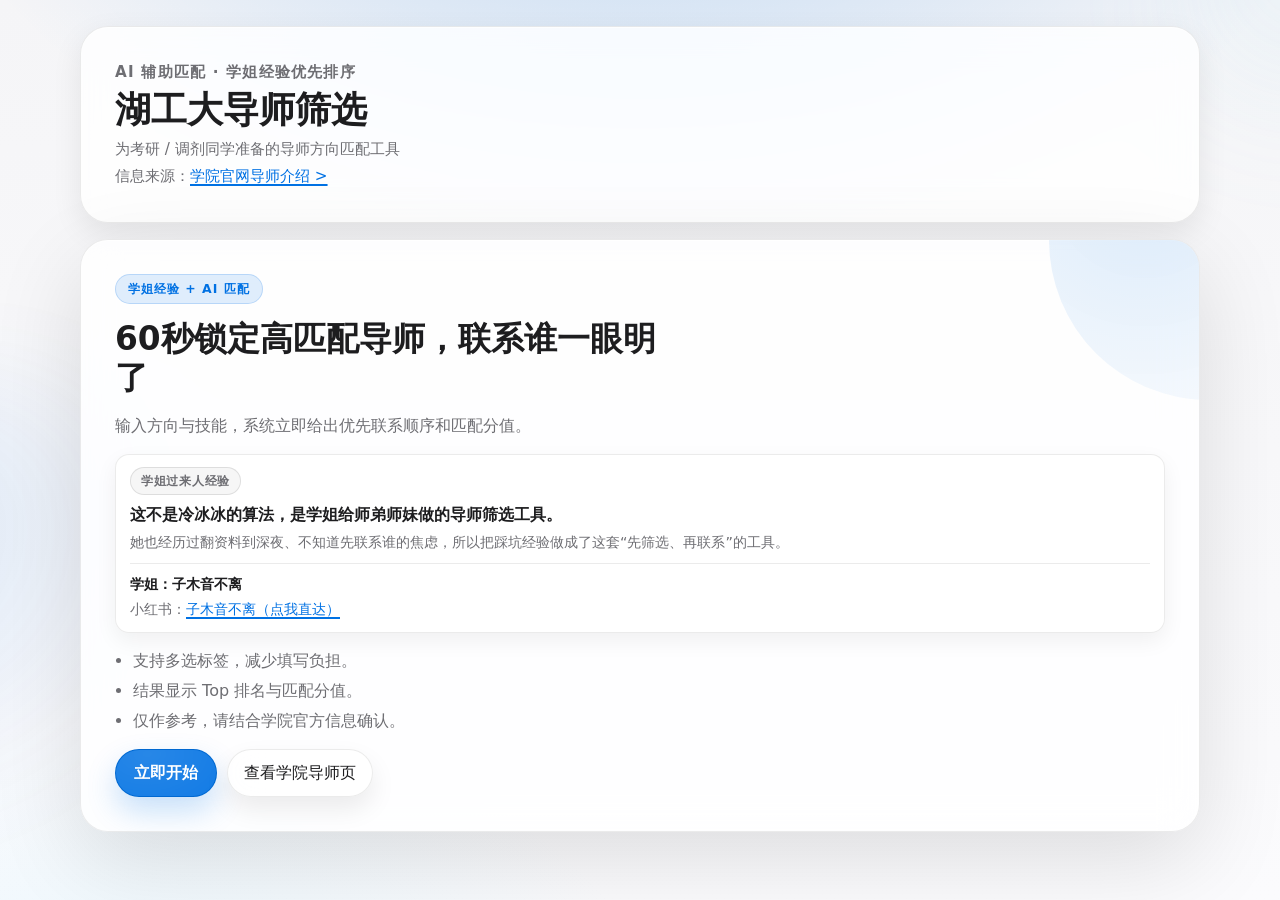
==== docs/index.html @ 774bbce8 "补充25届按方向分组经验提示" ====
﻿<!doctype html>
<html lang="zh-CN">
<head>
  <meta charset="utf-8">
  <meta name="viewport" content="width=device-width, initial-scale=1, viewport-fit=cover">
  <meta name="description" content="湖工大导师筛选 H5：考研/调剂同学的公益匹配工具。">
  <meta name="theme-color" content="#f5f5f7">
  <title>湖工大导师筛选</title>
  <link rel="icon" href="photos/mentor-placeholder.svg" type="image/svg+xml">
  <link rel="stylesheet" href="styles.css">
</head>
<body>
  <div class="ambient-bg" aria-hidden="true">
    <span class="ambient-orb orb-a"></span>
    <span class="ambient-orb orb-b"></span>
    <span class="ambient-grid"></span>
  </div>

  <header class="site-header">
    <div class="site-brand">
      <div class="brand-row">
        <div class="brand-copy">
          <p class="eyebrow">AI 辅助匹配 · 学姐经验优先排序</p>
          <h1>湖工大导师筛选</h1>
          <p>为考研 / 调剂同学准备的导师方向匹配工具</p>
          <p class="header-note">信息来源：<a href="https://art.hut.edu.cn/ljyjx.htm" target="_blank" rel="noopener">学院官网导师介绍 &gt;</a></p>
        </div>
      </div>
    </div>
  </header>

  <section class="launch-screen" id="launchScreen" aria-label="启动页">
    <div class="launch-card">
      <p class="launch-badge">学姐经验 + AI 匹配</p>
      <h2>60秒锁定高匹配导师，联系谁一眼明了</h2>
      <p class="launch-sub">输入方向与技能，系统立即给出优先联系顺序和匹配分值。</p>
      <section class="senior-story-strip" aria-label="学姐故事">
        <p class="story-tag">学姐过来人经验</p>
        <p class="story-short">这不是冷冰冰的算法，是学姐给师弟师妹做的导师筛选工具。</p>
        <p class="story-long">她也经历过翻资料到深夜、不知道先联系谁的焦虑，所以把踩坑经验做成了这套“先筛选、再联系”的工具。</p>
        <div class="story-follow">
          <div>
            <p class="story-author">学姐：子木音不离</p>
            <p class="story-handle">小红书：<a href="https://xhslink.com/m/92nbiGWmQvj" target="_blank" rel="noopener">子木音不离（点我直达）</a></p>
          </div>
        </div>
      </section>
      <ul class="launch-points">
        <li>支持多选标签，减少填写负担。</li>
        <li>结果显示 Top 排名与匹配分值。</li>
        <li>仅作参考，请结合学院官方信息确认。</li>
      </ul>
      <div class="cover-actions">
        <button type="button" class="cover-btn" id="startAppBtn">立即开始</button>
        <a class="ghost-btn launch-source-link" href="https://art.hut.edu.cn/ljyjx.htm" target="_blank" rel="noopener">查看学院导师页</a>
      </div>
    </div>
  </section>

  <main class="app-shell flow-mode app-hidden" id="appMain">
    <section class="panel form-panel" id="formPage" aria-label="学生画像填写">
      <div class="panel-intro">
        <h2>学生画像</h2>
        <p class="panel-note">填写内容用于生成经验型优先顺序，不是官方录取结论。</p>
      </div>

      <form id="profileForm" novalidate>
        <section class="field-cluster">
          <header class="field-head">
            <label>目标方向（必选，可多选）</label>
            <span class="field-note">优先选 1-3 项核心方向</span>
          </header>
          <div class="chip-row selectable" id="targetDirectionChips">
            <button type="button" class="chip" data-value="包装设计">包装设计</button>
            <button type="button" class="chip" data-value="传达与媒体设计">传达与媒体设计</button>
            <button type="button" class="chip" data-value="产品设计">产品设计</button>
            <button type="button" class="chip" data-value="环境设计">环境设计</button>
            <button type="button" class="chip" data-value="设计历史与理论">设计历史与理论</button>
            <button type="button" class="chip" data-value="智能包装设计与技术">智能包装设计与技术</button>
            <button type="button" class="chip" data-value="乡村振兴与生态设计">乡村振兴与生态设计</button>
          </div>
          <input id="targetDirection" name="targetDirection" type="hidden" required>
          <input id="targetDirectionExtra" name="targetDirectionExtra" type="hidden">
        </section>

        <section class="field-cluster">
          <header class="field-head">
            <label>已掌握技能（必选，可多选）</label>
            <span class="field-note">尽量选择你已可用于作品集的能力</span>
          </header>
          <div class="chip-row selectable" id="currentSkillsChips">
            <button type="button" class="chip" data-value="品牌策划">品牌策划</button>
            <button type="button" class="chip" data-value="视觉设计">视觉设计</button>
            <button type="button" class="chip" data-value="包装结构">包装结构</button>
            <button type="button" class="chip" data-value="材料工艺">材料工艺</button>
            <button type="button" class="chip" data-value="交互设计">交互设计</button>
            <button type="button" class="chip" data-value="用户研究">用户研究</button>
            <button type="button" class="chip" data-value="产品建模">产品建模</button>
            <button type="button" class="chip" data-value="动画与影像">动画与影像</button>
            <button type="button" class="chip" data-value="空间设计">空间设计</button>
            <button type="button" class="chip" data-value="设计史论">设计史论</button>
            <button type="button" class="chip" data-value="项目管理">项目管理</button>
            <button type="button" class="chip" data-value="AI创作工具">AI创作工具</button>
          </div>
          <input id="currentSkills" name="currentSkills" type="hidden" required>
          <input id="currentSkillsExtra" name="currentSkillsExtra" type="hidden">
        </section>

        <section class="field-cluster">
          <header class="field-head">
            <label>未来职业规划（必选，可多选）</label>
            <span class="field-note">用于权重判断导师培养方向</span>
          </header>
          <div class="chip-row selectable" id="careerPlanChips">
            <button type="button" class="chip" data-value="企业产品设计">企业产品设计</button>
            <button type="button" class="chip" data-value="品牌与包装设计">品牌与包装设计</button>
            <button type="button" class="chip" data-value="数字媒体与交互">数字媒体与交互</button>
            <button type="button" class="chip" data-value="环境与空间设计">环境与空间设计</button>
            <button type="button" class="chip" data-value="文旅与乡村振兴">文旅与乡村振兴</button>
            <button type="button" class="chip" data-value="高校/科研机构">高校/科研机构</button>
            <button type="button" class="chip" data-value="继续攻读博士">继续攻读博士</button>
            <button type="button" class="chip" data-value="创业与设计服务">创业与设计服务</button>
            <button type="button" class="chip" data-value="跨学科创新">跨学科创新</button>
          </div>
          <input id="careerPlan" name="careerPlan" type="hidden" required>
          <input id="careerPlanExtra" name="careerPlanExtra" type="hidden">
        </section>

        <label class="checkbox-wrap">
          <input id="privacyConsent" type="checkbox" required>
          <span>我同意将填写信息用于导师匹配与投递处理。</span>
        </label>

        <div class="action-row">
          <button type="submit" id="analyzeBtn">生成推荐</button>
          <button type="button" id="resetBtn" class="ghost">重置</button>
        </div>
        <p id="formMsg" class="form-msg" aria-live="polite"></p>
      </form>
    </section>

    <section class="panel result-panel" id="resultPage" aria-label="推荐结果" hidden>
      <div class="panel-intro">
        <div class="result-head">
          <h2>推荐结果</h2>
          <button type="button" class="ghost" id="backToFormBtn">返回修改画像</button>
        </div>
        <p class="result-ai-note" id="resultAiNote">先完成学生画像，AI 会生成优先顺序和匹配解读。</p>
      </div>

      <section class="focus-mentor-zone" id="focusMentorZone" aria-label="重点推荐导师">
        <div class="focus-zone-head">
          <h3>重点推荐导师</h3>
          <p>建议先查看这两位，再扩展比较其他导师。</p>
        </div>
        <div class="focus-mentor-grid" id="focusMentorGrid">
          <p class="muted">完成画像后显示重点推荐。</p>
        </div>
      </section>

      <section class="recommend-reason-card" id="recommendReasonCard" aria-label="推荐理由解释">
        <h3>推荐理由解释</h3>
        <p id="recommendReasonText">暂无解释，提交画像后自动生成。</p>
      </section>

      <section class="alumni-experience-card" id="alumniExperienceCard" aria-label="往届经验摘要">
        <h3>往届经验摘要</h3>
        <ul id="alumniExperienceList">
          <li>先联系、先沟通、再精筛，效率明显更高。</li>
          <li>邮件不要群发模板化，先看主页后再定制第一封。</li>
          <li>25届选导师按报考方向分组，建议先确认报考方向与导师方向一致后再联系；26届是否延续请以当年通知为准。</li>
          <li>经验仅供参考，请以学院官网信息为准。</li>
        </ul>
      </section>

      <details class="filter-panel">
        <summary>筛选条件（可选）</summary>
        <div class="toolbar">
          <label for="directionFilter">方向筛选</label>
          <select id="directionFilter">
            <option value="">全部方向</option>
          </select>
          <label for="keywordFilter">关键词</label>
          <input id="keywordFilter" type="search" placeholder="按姓名 / 研究方向搜索">
        </div>
      </details>

      <div id="mentorList" class="mentor-list" aria-live="polite"></div>
      <div class="list-actions">
        <button type="button" id="loadMoreBtn" class="ghost" hidden>加载更多导师</button>
      </div>

      <section class="share-panel" aria-label="转发建议">
        <h3>把它转发给同方向同学</h3>
        <p class="muted">你可能只花了 1 分钟，但能帮同学少走很多弯路。</p>
        <div class="share-follow">
          <p class="muted">想看学姐更多经验：<a class="share-link-inline" href="https://xhslink.com/m/92nbiGWmQvj" target="_blank" rel="noopener">子木音不离小红书主页 &gt;</a></p>
        </div>
        <div class="share-actions">
          <button type="button" id="copyShareBtn">复制分享文案</button>
          <a class="share-link" href="https://art.hut.edu.cn/ljyjx.htm" target="_blank" rel="noopener">信息来源：学院官网导师介绍 &gt;</a>
        </div>
      </section>
    </section>
  </main>

  <section class="detail-drawer" id="detailDrawer" aria-label="导师详情" hidden>
    <button class="drawer-close" id="closeDetailBtn" type="button" aria-label="关闭详情">×</button>
    <div id="detailContent"></div>
  </section>

  <template id="mentorCardTemplate">
    <article class="mentor-card">
      <img class="mentor-photo" alt="">
      <div class="mentor-main">
        <div class="mentor-title-row">
          <h3 class="mentor-name"></h3>
          <div class="mentor-badges">
            <span class="rank-chip"></span>
            <span class="score-chip"></span>
          </div>
        </div>
        <p class="mentor-meta"></p>
        <p class="mentor-research"></p>
        <div class="mentor-actions">
          <button type="button" class="detail-btn">查看详情</button>
          <button type="button" class="contact-btn"></button>
        </div>
      </div>
    </article>
  </template>

  <section class="analysis-overlay" id="analysisOverlay" aria-label="分析进度" hidden>
    <div class="analysis-card">
      <p class="analysis-badge">AI 正在分析画像</p>
      <div class="analysis-core" aria-hidden="true">
        <span class="core-ring ring-a"></span>
        <span class="core-ring ring-b"></span>
        <span class="core-dot"></span>
      </div>
      <p class="analysis-step" id="analysisStepText">准备中...</p>
      <div class="analysis-progress" aria-hidden="true">
        <span id="analysisProgressBar"></span>
      </div>
      <p class="analysis-hint" id="analysisHintText">过来人提示：先联系、先沟通、再精筛，比一直纠结更有效。</p>
    </div>
  </section>

  <script src="app.js" defer></script>
</body>
</html>
---- docs/styles.css ----
﻿:root {
  --bg: #f5f5f7;
  --bg-soft: #fbfbfd;
  --surface: rgba(255, 255, 255, 0.82);
  --surface-soft: rgba(255, 255, 255, 0.92);
  --ink: #1d1d1f;
  --ink-soft: #6e6e73;
  --line: rgba(0, 0, 0, 0.08);
  --line-strong: rgba(0, 0, 0, 0.14);
  --accent: #0071e3;
  --accent-strong: #0060d1;
  --accent-soft: rgba(0, 113, 227, 0.14);
  --accent-cyan: rgba(155, 226, 255, 0.75);
  --accent-sky: rgba(163, 200, 255, 0.75);
  --positive: #34c759;
  --danger: #ff3b30;
  --radius-xl: 28px;
  --radius-lg: 20px;
  --radius-md: 16px;
  --radius-sm: 12px;
  --shadow-card: 0 1px 0 rgba(255, 255, 255, 0.65) inset, 0 10px 30px rgba(0, 0, 0, 0.08);
  --shadow-float: 0 1px 0 rgba(255, 255, 255, 0.68) inset, 0 28px 90px rgba(0, 0, 0, 0.12);
  --shadow-tight: 0 8px 22px rgba(0, 0, 0, 0.06);
  --holo-border: linear-gradient(180deg, rgba(0, 0, 0, 0.14), rgba(0, 0, 0, 0.06));
  --holo-line: linear-gradient(90deg, rgba(0, 0, 0, 0), rgba(0, 0, 0, 0.16), rgba(0, 0, 0, 0));
  --shell-pad: clamp(20px, 3.2vw, 34px);
  --display-font: -apple-system, BlinkMacSystemFont, "SF Pro Display", "SF Pro Text", "PingFang SC", "Hiragino Sans GB", "Microsoft YaHei", "Noto Sans SC", system-ui, sans-serif;
  --body-font: -apple-system, BlinkMacSystemFont, "SF Pro Text", "SF Pro Display", "PingFang SC", "Hiragino Sans GB", "Microsoft YaHei", "Noto Sans SC", system-ui, sans-serif;
  --mono-font: ui-monospace, SFMono-Regular, "SF Mono", Menlo, Monaco, Consolas, "Liberation Mono", "Courier New", monospace;
}

* {
  box-sizing: border-box;
}

[hidden] {
  display: none !important;
}

html,
body {
  margin: 0;
  min-height: 100%;
}

body {
  position: relative;
  overflow-x: hidden;
  font-family: var(--body-font);
  color: var(--ink);
  -webkit-font-smoothing: antialiased;
  text-rendering: optimizeLegibility;
  background:
    radial-gradient(1200px 720px at 50% -22%, rgba(0, 113, 227, 0.22), rgba(0, 113, 227, 0) 60%),
    radial-gradient(960px 560px at 10% 115%, rgba(155, 226, 255, 0.18), rgba(155, 226, 255, 0) 56%),
    linear-gradient(180deg, var(--bg), var(--bg-soft));
  line-height: 1.5;
  padding-bottom: env(safe-area-inset-bottom);
}

a {
  color: inherit;
}

.ambient-bg {
  position: fixed;
  inset: 0;
  z-index: -1;
  pointer-events: none;
  overflow: hidden;
}

.ambient-bg::before,
.ambient-bg::after {
  content: none;
}

.ambient-orb {
  position: absolute;
  border-radius: 999px;
  filter: blur(54px);
  mix-blend-mode: normal;
  opacity: 0.55;
  animation: orb-float 24s ease-in-out infinite alternate;
  will-change: transform;
}

.orb-a {
  width: min(42vw, 500px);
  height: min(42vw, 500px);
  left: -260px;
  top: 42%;
  background: radial-gradient(circle at 30% 30%, rgba(0, 113, 227, 0.22), rgba(0, 113, 227, 0) 62%);
}

.orb-b {
  width: min(30vw, 360px);
  height: min(30vw, 360px);
  right: -240px;
  top: -150px;
  background: radial-gradient(circle at 40% 30%, rgba(155, 226, 255, 0.24), rgba(155, 226, 255, 0) 64%);
  animation-delay: 3s;
}

.ambient-grid {
  display: none;
}

.site-header,
.launch-screen,
.app-shell {
  width: min(1120px, 92vw);
  margin-left: auto;
  margin-right: auto;
}

.site-header {
  position: relative;
  margin-top: 26px;
  margin-bottom: 16px;
  padding: var(--shell-pad);
  border: 1px solid var(--line);
  border-radius: var(--radius-xl);
  background: var(--surface);
  backdrop-filter: saturate(180%) blur(18px);
  box-shadow: var(--shadow-card);
}

body.in-app .site-header {
  display: none;
}

body.in-app .app-shell {
  margin-top: 26px;
}

.site-header::after {
  content: none;
}

.site-brand {
  display: block;
}

.brand-row {
  display: block;
}

.brand-copy {
  display: grid;
  gap: 4px;
}

.logo-dot {
  position: relative;
  width: 22px;
  height: 22px;
  margin-top: 2px;
  border-radius: 10px;
  background: linear-gradient(135deg, rgba(0, 113, 227, 0.95), rgba(155, 226, 255, 0.95));
  box-shadow: 0 14px 30px rgba(0, 0, 0, 0.14);
}

.logo-dot::after {
  content: "";
  position: absolute;
  inset: 2px;
  border-radius: 8px;
  background: radial-gradient(circle at 30% 25%, rgba(255, 255, 255, 0.86), rgba(255, 255, 255, 0));
  opacity: 0.55;
}

.eyebrow {
  margin: 0;
  font-family: var(--body-font);
  color: var(--ink-soft);
  font-size: 0.82rem;
  letter-spacing: 0.08em;
  font-weight: 600;
  text-transform: none;
}

.site-header h1 {
  margin: 2px 0 4px;
  font-family: var(--display-font);
  font-size: clamp(1.56rem, 3.2vw, 2.28rem);
  line-height: 1.1;
  font-weight: 800;
}

.site-header p {
  margin: 0;
  color: var(--ink-soft);
  font-size: 0.95rem;
}

.header-note {
  margin-top: 2px;
  font-size: 0.86rem;
  color: var(--ink-soft);
}

.header-note a {
  color: var(--accent);
  text-underline-offset: 3px;
  text-decoration-thickness: 1.5px;
}

.header-note a:hover {
  color: var(--accent-strong);
}

.launch-screen {
  margin-bottom: 18px;
}

.launch-card {
  position: relative;
  overflow: hidden;
  border: 1px solid var(--line);
  border-radius: var(--radius-xl);
  padding: var(--shell-pad);
  background: var(--surface);
  backdrop-filter: saturate(180%) blur(18px);
  box-shadow: var(--shadow-float);
  display: grid;
  gap: 16px;
  animation: panel-rise 0.5s ease;
}

.launch-card::after {
  content: "";
  position: absolute;
  width: 320px;
  height: 320px;
  right: -170px;
  top: -160px;
  border-radius: 999px;
  background: radial-gradient(circle at 30% 32%, rgba(0, 113, 227, 0.14), rgba(0, 113, 227, 0));
}

.launch-badge {
  margin: 0;
  width: fit-content;
  padding: 5px 12px;
  border-radius: 999px;
  border: 1px solid rgba(0, 113, 227, 0.18);
  background: rgba(0, 113, 227, 0.12);
  color: var(--accent);
  font-family: var(--body-font);
  font-size: 0.78rem;
  font-weight: 600;
  letter-spacing: 0.08em;
}

.launch-card h2 {
  margin: 0;
  max-width: 24ch;
  font-family: var(--display-font);
  font-size: clamp(1.35rem, 2.9vw, 2.05rem);
  line-height: 1.18;
  font-weight: 800;
}

.launch-sub {
  margin: 0;
  max-width: 60ch;
  color: var(--ink-soft);
}

.senior-story-strip {
  position: relative;
  z-index: 1;
  padding: 12px 14px;
  border-radius: 14px;
  border: 1px solid var(--line);
  background: rgba(255, 255, 255, 0.72);
  box-shadow: var(--shadow-tight);
  backdrop-filter: saturate(180%) blur(16px);
}

.senior-story-strip::before {
  content: none;
}

.story-tag {
  margin: 0;
  width: fit-content;
  padding: 4px 10px;
  border-radius: 999px;
  border: 1px solid rgba(0, 0, 0, 0.1);
  background: rgba(0, 0, 0, 0.035);
  color: var(--ink-soft);
  font-family: var(--body-font);
  font-size: 0.75rem;
  font-weight: 600;
  letter-spacing: 0.06em;
}

.story-short {
  margin: 8px 0 4px;
  color: var(--ink);
  font-weight: 700;
}

.story-long {
  margin: 0;
  color: var(--ink-soft);
  font-size: 0.9rem;
  line-height: 1.55;
}

.story-follow {
  margin-top: 10px;
  display: flex;
  align-items: center;
  justify-content: space-between;
  gap: 10px;
  padding-top: 10px;
  border-top: 1px solid var(--line);
}

.story-author {
  margin: 0;
  color: var(--ink);
  font-weight: 800;
  font-size: 0.9rem;
}

.story-handle {
  margin: 3px 0 0;
  color: var(--ink-soft);
  font-size: 0.88rem;
}

.story-handle a {
  color: var(--accent);
  text-underline-offset: 3px;
  text-decoration-thickness: 1.5px;
}

.launch-points {
  margin: 0;
  padding-left: 18px;
  color: var(--ink-soft);
  display: grid;
  gap: 6px;
}

.cover-actions {
  display: flex;
  flex-wrap: wrap;
  gap: 10px;
}

button,
.cover-btn,
.ghost-btn {
  font: inherit;
}

.cover-btn,
#analyzeBtn,
#copyShareBtn,
.detail-btn,
#detailEmailBtn,
#detailTemplateBtn {
  position: relative;
  display: inline-flex;
  align-items: center;
  justify-content: center;
  border: 1px solid rgba(0, 0, 0, 0.08);
  border-radius: 999px;
  padding: 11px 18px;
  font-weight: 700;
  color: #ffffff;
  background: var(--accent);
  box-shadow: 0 14px 30px rgba(0, 113, 227, 0.22);
  cursor: pointer;
  text-decoration: none;
  overflow: hidden;
  transition: transform 0.18s ease, box-shadow 0.18s ease, filter 0.18s ease;
}

.cover-btn::before,
#analyzeBtn::before,
#copyShareBtn::before,
.detail-btn::before,
#detailEmailBtn::before,
#detailTemplateBtn::before {
  content: "";
  position: absolute;
  inset: -2px;
  background: radial-gradient(180px 120px at 32% 12%, rgba(255, 255, 255, 0.85), rgba(255, 255, 255, 0));
  opacity: 0.18;
  mix-blend-mode: screen;
  transition: opacity 0.18s ease;
  pointer-events: none;
}

.cover-btn:active,
#analyzeBtn:active,
#copyShareBtn:active,
.detail-btn:active,
#detailEmailBtn:active,
#detailTemplateBtn:active {
  transform: translateY(0) scale(0.99);
}

@media (hover: hover) {
  .cover-btn:hover,
  #analyzeBtn:hover,
  #copyShareBtn:hover,
  .detail-btn:hover,
  #detailEmailBtn:hover,
  #detailTemplateBtn:hover {
    transform: translateY(-1px);
    box-shadow: 0 18px 36px rgba(0, 113, 227, 0.26);
    filter: brightness(1.02);
  }

  .cover-btn:hover::before,
  #analyzeBtn:hover::before,
  #copyShareBtn:hover::before,
  .detail-btn:hover::before,
  #detailEmailBtn:hover::before,
  #detailTemplateBtn:hover::before {
    opacity: 0.3;
  }
}

.ghost,
.ghost-btn,
#resetBtn,
#backToFormBtn,
#loadMoreBtn,
.contact-btn {
  display: inline-flex;
  align-items: center;
  justify-content: center;
  border: 1px solid var(--line);
  border-radius: 999px;
  padding: 11px 16px;
  color: var(--ink);
  background: rgba(255, 255, 255, 0.72);
  text-decoration: none;
  cursor: pointer;
  box-shadow: 0 12px 26px rgba(0, 0, 0, 0.08);
  backdrop-filter: saturate(180%) blur(16px);
  transition: transform 0.18s ease, box-shadow 0.18s ease, border-color 0.18s ease;
}

.ghost:active,
.ghost-btn:active,
#resetBtn:active,
#backToFormBtn:active,
#loadMoreBtn:active,
.contact-btn:active {
  transform: translateY(0) scale(0.99);
}

@media (hover: hover) {
  .ghost:hover,
  .ghost-btn:hover,
  #resetBtn:hover,
  #backToFormBtn:hover,
  #loadMoreBtn:hover,
  .contact-btn:hover {
    transform: translateY(-1px);
    border-color: var(--line-strong);
    background: rgba(255, 255, 255, 0.9);
    box-shadow: 0 16px 34px rgba(0, 0, 0, 0.1);
  }
}

button:focus-visible,
a:focus-visible,
input:focus-visible,
select:focus-visible,
summary:focus-visible {
  outline: 3px solid rgba(0, 113, 227, 0.28);
  outline-offset: 2px;
}

.app-hidden {
  display: none !important;
}

.app-shell {
  margin-bottom: 34px;
  display: grid;
  gap: 18px;
}

.panel {
  position: relative;
  overflow: hidden;
  border: 1px solid var(--line);
  border-radius: var(--radius-xl);
  padding: var(--shell-pad);
  background: var(--surface);
  backdrop-filter: saturate(180%) blur(18px);
  box-shadow: var(--shadow-card);
  animation: panel-rise 0.42s ease;
}

.panel::before {
  content: none;
}

.panel-intro {
  display: grid;
  gap: 8px;
  margin-bottom: 14px;
}

.panel-note {
  margin: 0;
  color: var(--ink-soft);
  font-size: 0.9rem;
}

.panel-kicker {
  margin: 0;
  width: fit-content;
  padding: 5px 12px;
  border-radius: 999px;
  border: 1px solid rgba(0, 0, 0, 0.1);
  background: rgba(0, 0, 0, 0.035);
  color: var(--ink-soft);
  font-family: var(--body-font);
  font-size: 0.75rem;
  font-weight: 600;
  letter-spacing: 0.06em;
  text-transform: none;
}

.panel h2 {
  margin: 0;
  font-family: var(--display-font);
  font-size: clamp(1.24rem, 2.4vw, 1.78rem);
  font-weight: 800;
}

.field-cluster {
  margin-top: 14px;
  padding: 14px 14px 12px;
  border: 1px solid var(--line);
  border-radius: 16px;
  background: rgba(255, 255, 255, 0.68);
  box-shadow: 0 10px 20px rgba(0, 0, 0, 0.06);
  backdrop-filter: saturate(180%) blur(16px);
}

.field-head {
  display: flex;
  align-items: baseline;
  justify-content: space-between;
  gap: 8px;
  margin-bottom: 8px;
}

.field-head label {
  margin: 0;
}

.field-note {
  font-size: 0.77rem;
  color: var(--ink-soft);
}

label {
  display: block;
  margin: 14px 0 8px;
  font-size: 0.95rem;
  font-weight: 700;
  color: var(--ink);
}

input[type="text"],
input[type="search"],
select {
  width: 100%;
  border: 1px solid var(--line);
  border-radius: 14px;
  padding: 10px 12px;
  background: rgba(255, 255, 255, 0.78);
  color: var(--ink);
  transition: border-color 0.16s ease, box-shadow 0.16s ease, background 0.16s ease;
}

input[type="text"]::placeholder,
input[type="search"]::placeholder {
  color: rgba(110, 110, 115, 0.8);
}

input[type="text"]:focus,
input[type="search"]:focus,
select:focus {
  border-color: rgba(0, 113, 227, 0.55);
  box-shadow: 0 0 0 4px rgba(0, 113, 227, 0.14);
}

.chip-row {
  display: flex;
  flex-wrap: wrap;
  gap: 9px;
}

.chip {
  border: 1px solid var(--line);
  border-radius: 999px;
  padding: 7px 12px;
  background: rgba(0, 0, 0, 0.035);
  color: var(--ink);
  font-size: 0.9rem;
  cursor: pointer;
  box-shadow: none;
  backdrop-filter: saturate(180%) blur(12px);
  transition: transform 0.16s ease, box-shadow 0.16s ease, border-color 0.16s ease, filter 0.16s ease;
}

@media (hover: hover) {
  .chip:hover {
    transform: translateY(-1px);
    border-color: var(--line-strong);
    background: rgba(0, 0, 0, 0.05);
    box-shadow: 0 14px 24px rgba(0, 0, 0, 0.1);
    filter: none;
  }
}

.chip.active {
  border-color: rgba(0, 0, 0, 0.08);
  background: var(--accent);
  color: #ffffff;
  box-shadow: 0 14px 28px rgba(0, 113, 227, 0.22);
}

.chip:active {
  transform: translateY(0) scale(0.99);
}

.checkbox-wrap {
  display: flex;
  align-items: flex-start;
  gap: 10px;
  margin-top: 16px;
  color: #627187;
  font-weight: 500;
}

.checkbox-wrap input {
  margin-top: 2px;
  transform: scale(1.1);
  accent-color: var(--accent);
}

.action-row {
  display: flex;
  flex-wrap: wrap;
  gap: 10px;
  margin-top: 16px;
}

.form-msg {
  margin-top: 10px;
  min-height: 20px;
  font-size: 0.92rem;
  font-weight: 700;
}

.result-head {
  display: flex;
  align-items: center;
  gap: 10px;
  flex-wrap: wrap;
}

.result-head h2 {
  flex: 1 1 auto;
  min-width: 0;
}

.result-head #backToFormBtn {
  margin-left: auto;
}

.result-ai-note {
  position: relative;
  margin: 0;
  border: 1px solid var(--line);
  border-radius: var(--radius-md);
  padding: 12px 14px 12px 16px;
  color: var(--ink);
  background: rgba(255, 255, 255, 0.72);
  box-shadow: 0 14px 30px rgba(0, 0, 0, 0.08);
  backdrop-filter: saturate(180%) blur(16px);
}

.result-ai-note::before {
  content: "";
  position: absolute;
  left: 10px;
  top: 12px;
  bottom: 12px;
  width: 3px;
  border-radius: 999px;
  background: var(--accent);
  box-shadow: 0 0 0 4px rgba(0, 113, 227, 0.12);
}

.focus-mentor-zone,
.recommend-reason-card,
.alumni-experience-card {
  margin-top: 10px;
  border: 1px solid var(--line);
  border-radius: 16px;
  background: var(--surface);
  padding: 14px;
  box-shadow: 0 16px 38px rgba(0, 0, 0, 0.08);
  backdrop-filter: saturate(180%) blur(18px);
}

.focus-zone-head h3,
.recommend-reason-card h3,
.alumni-experience-card h3 {
  margin: 0;
  font-family: var(--display-font);
  font-size: 1.1rem;
}

.focus-zone-head p {
  margin: 5px 0 0;
  color: var(--ink-soft);
  font-size: 0.9rem;
}

.focus-mentor-grid {
  margin-top: 10px;
  display: grid;
  grid-template-columns: repeat(2, minmax(0, 1fr));
  gap: 10px;
}

.focus-mentor-card {
  position: relative;
  overflow: hidden;
  border: 1px solid var(--line);
  border-radius: var(--radius-md);
  background: rgba(255, 255, 255, 0.78);
  padding: 12px;
  box-shadow: 0 16px 34px rgba(0, 0, 0, 0.08);
  backdrop-filter: saturate(180%) blur(18px);
  transition: transform 0.18s ease, box-shadow 0.18s ease, border-color 0.18s ease;
  opacity: 0;
  transform: translateY(8px);
  animation: card-rise 0.35s ease forwards;
}

.focus-head {
  display: grid;
  grid-template-columns: 74px minmax(0, 1fr);
  gap: 12px;
  align-items: start;
}

.focus-photo {
  width: 74px;
  height: 88px;
  border-radius: 16px;
  border: 1px solid var(--line);
  background: rgba(0, 0, 0, 0.03);
  object-fit: cover;
  box-shadow: 0 14px 26px rgba(0, 0, 0, 0.12);
}

.focus-info {
  min-width: 0;
  display: block;
}

.focus-title-row {
  display: flex;
  align-items: center;
  gap: 10px;
  min-width: 0;
  flex-wrap: wrap;
}

.focus-title-row .mentor-badges {
  margin-left: auto;
}

.focus-mentor-card::before {
  content: none;
}

.focus-mentor-card.focus-top1 {
  border-color: rgba(0, 113, 227, 0.22);
  box-shadow: 0 22px 56px rgba(0, 0, 0, 0.11);
}

.focus-mentor-card.clickable {
  cursor: pointer;
}

@media (hover: hover) {
  .focus-mentor-card.clickable:hover {
    transform: translateY(-1px);
    box-shadow: 0 22px 56px rgba(0, 0, 0, 0.12);
  }
}

.focus-mentor-card.clickable:active {
  transform: translateY(0) scale(0.995);
}

.focus-mentor-card:focus-visible {
  outline: 3px solid rgba(0, 113, 227, 0.28);
  outline-offset: 3px;
}

.focus-rank-tag {
  margin: 0;
  width: fit-content;
  padding: 4px 10px;
  border-radius: 999px;
  border: 1px solid rgba(0, 0, 0, 0.1);
  background: rgba(0, 0, 0, 0.035);
  color: var(--ink-soft);
  font-family: var(--body-font);
  font-size: 0.72rem;
  font-weight: 600;
  letter-spacing: 0.02em;
  flex: 0 0 auto;
  line-height: 1.15;
}

.focus-mentor-card.focus-top1 .focus-rank-tag {
  border-color: rgba(0, 113, 227, 0.18);
  background: rgba(0, 113, 227, 0.12);
  color: var(--accent);
}

.focus-mentor-card h4 {
  margin: 0;
  font-family: var(--display-font);
  font-size: 1.18rem;
  font-weight: 800;
  letter-spacing: -0.01em;
  flex: 1 1 auto;
  min-width: 0;
  white-space: nowrap;
  overflow: hidden;
  text-overflow: ellipsis;
  line-height: 1.16;
}

.focus-meta {
  margin: 0;
  color: var(--ink-soft);
  font-size: 0.84rem;
  white-space: nowrap;
  overflow: hidden;
  text-overflow: ellipsis;
  flex: 1 1 auto;
  min-width: 0;
}

.focus-research {
  margin: 6px 0 0;
  color: var(--ink-soft);
  font-size: 0.88rem;
  line-height: 1.55;
  display: -webkit-box;
  overflow: hidden;
  text-overflow: ellipsis;
  -webkit-line-clamp: 2;
  -webkit-box-orient: vertical;
}

.focus-score {
  margin-top: 10px;
  padding: 4px 10px;
  border-radius: 999px;
  width: fit-content;
  border: 1px solid rgba(0, 113, 227, 0.18);
  background: rgba(0, 113, 227, 0.12);
  color: var(--accent);
  font-family: var(--body-font);
  font-size: 0.76rem;
  font-weight: 600;
  letter-spacing: 0.04em;
}

.focus-actions {
  margin-top: 10px;
  display: grid;
  grid-template-columns: repeat(2, minmax(0, 1fr));
  gap: 6px;
}

.focus-actions .focus-btn[data-action="profile"] {
  grid-column: 1 / -1;
}

.focus-btn {
  border: 1px solid rgba(0, 0, 0, 0.08);
  border-radius: 999px;
  background: var(--accent);
  color: #ffffff;
  padding: 9px 12px;
  font-size: 0.84rem;
  font-weight: 700;
  cursor: pointer;
  box-shadow: 0 14px 28px rgba(0, 113, 227, 0.2);
  transition: transform 0.18s ease, box-shadow 0.18s ease, filter 0.18s ease;
}

.focus-btn:active {
  transform: translateY(0) scale(0.99);
}

.focus-btn.ghost {
  border-color: var(--line);
  background: rgba(255, 255, 255, 0.72);
  color: var(--ink);
  box-shadow: 0 12px 26px rgba(0, 0, 0, 0.08);
  backdrop-filter: saturate(180%) blur(16px);
}

@media (hover: hover) {
  .focus-btn:hover {
    transform: translateY(-1px);
    box-shadow: 0 18px 36px rgba(0, 113, 227, 0.24);
    filter: brightness(1.02);
  }

  .focus-btn.ghost:hover {
    border-color: var(--line-strong);
    background: rgba(255, 255, 255, 0.9);
    box-shadow: 0 16px 34px rgba(0, 0, 0, 0.1);
    filter: none;
  }
}

.recommend-reason-card p {
  margin: 8px 0 0;
  color: var(--ink-soft);
}

.alumni-experience-card ul {
  margin: 10px 0 0;
  padding-left: 20px;
  color: var(--ink-soft);
  display: grid;
  gap: 6px;
}

.filter-panel {
  margin-top: 8px;
  border: 1px solid var(--line);
  border-radius: var(--radius-sm);
  background: var(--surface);
  box-shadow: 0 16px 34px rgba(0, 0, 0, 0.08);
  backdrop-filter: saturate(180%) blur(18px);
}

.filter-panel summary {
  cursor: pointer;
  padding: 10px 12px;
  font-weight: 700;
  color: var(--ink);
}

.filter-panel[open] summary {
  border-bottom: 1px solid var(--line);
}

.toolbar {
  padding: 10px 12px 14px;
  display: grid;
  grid-template-columns: auto minmax(120px, 1fr) auto minmax(160px, 1fr);
  align-items: center;
  gap: 8px;
}

.toolbar label {
  margin: 0;
  font-size: 0.84rem;
  font-weight: 700;
}

.toolbar select,
.toolbar input {
  margin: 0;
}

.mentor-list {
  margin-top: 14px;
  display: grid;
  grid-template-columns: repeat(auto-fit, minmax(320px, 1fr));
  gap: 14px;
}

.mentor-card {
  position: relative;
  overflow: hidden;
  display: grid;
  grid-template-columns: 108px 1fr;
  gap: 13px;
  border: 1px solid var(--line);
  border-radius: var(--radius-lg);
  padding: 12px;
  background: rgba(255, 255, 255, 0.78);
  box-shadow: 0 16px 38px rgba(0, 0, 0, 0.08);
  backdrop-filter: saturate(180%) blur(18px);
  opacity: 0;
  transform: translateY(12px);
  animation: card-rise 0.45s ease forwards;
  transition: transform 0.18s ease, box-shadow 0.18s ease;
}

@media (hover: hover) {
  .mentor-card:hover {
    transform: translateY(-1px);
    box-shadow: 0 22px 56px rgba(0, 0, 0, 0.11);
  }
}

.mentor-card:active {
  transform: translateY(0) scale(0.995);
}

.mentor-card::before {
  content: none;
}

.mentor-photo {
  width: 108px;
  height: 126px;
  object-fit: cover;
  border-radius: 12px;
  border: 1px solid var(--line);
  background: rgba(0, 0, 0, 0.03);
  box-shadow: 0 12px 22px rgba(0, 0, 0, 0.1);
}

.mentor-main {
  display: grid;
  gap: 8px;
  min-width: 0;
}

.mentor-title-row {
  display: flex;
  justify-content: space-between;
  align-items: flex-start;
  gap: 10px;
}

.mentor-name {
  margin: 0;
  font-family: var(--display-font);
  font-size: 1.2rem;
  line-height: 1.24;
  font-weight: 800;
}

.mentor-badges {
  display: flex;
  flex-wrap: wrap;
  justify-content: flex-end;
  gap: 5px;
}

.rank-chip,
.score-chip {
  border-radius: 999px;
  padding: 2px 8px;
  font-size: 0.75rem;
  font-family: var(--body-font);
  font-weight: 600;
  letter-spacing: 0.04em;
  border: 1px solid var(--line);
  background: rgba(0, 0, 0, 0.035);
  box-shadow: none;
}

.rank-chip {
  border-color: rgba(0, 113, 227, 0.18);
  background: rgba(0, 113, 227, 0.12);
  color: var(--accent);
}

.score-chip {
  border-color: rgba(52, 199, 89, 0.18);
  background: rgba(52, 199, 89, 0.12);
  color: #1f7a3b;
}

.score-chip.high {
  border-color: rgba(52, 199, 89, 0.22);
  background: rgba(52, 199, 89, 0.14);
  color: #1f7a3b;
}

.score-chip.medium {
  border-color: rgba(255, 149, 0, 0.22);
  background: rgba(255, 149, 0, 0.14);
  color: #8a5a00;
}

.score-chip.low {
  border-color: rgba(255, 59, 48, 0.22);
  background: rgba(255, 59, 48, 0.14);
  color: #9b2220;
}

.mentor-meta,
.mentor-research {
  margin: 0;
  color: var(--ink-soft);
  font-size: 0.9rem;
}

.mentor-research {
  line-height: 1.58;
}

.mentor-actions {
  display: flex;
  flex-wrap: wrap;
  gap: 8px;
}

.list-actions {
  margin-top: 10px;
  display: flex;
  justify-content: center;
}

.share-panel {
  margin-top: 18px;
  border: 1px solid var(--line);
  border-radius: var(--radius-lg);
  padding: 16px 16px 14px;
  background: var(--surface);
  box-shadow: 0 18px 44px rgba(0, 0, 0, 0.08);
  backdrop-filter: saturate(180%) blur(18px);
}

.share-panel h3 {
  margin: 0 0 6px;
  font-family: var(--display-font);
  font-size: 1.2rem;
  font-weight: 800;
}

.share-actions {
  display: flex;
  flex-wrap: wrap;
  align-items: center;
  gap: 10px;
  margin-top: 8px;
}

.share-follow {
  margin-top: 10px;
  display: flex;
  flex-wrap: wrap;
  align-items: center;
  justify-content: space-between;
  gap: 10px;
}

.share-link-inline {
  color: var(--accent);
  text-decoration-thickness: 1.5px;
  text-underline-offset: 3px;
}

.share-link {
  color: var(--accent);
  text-decoration-thickness: 1.5px;
  text-underline-offset: 3px;
}

@media (hover: hover) {
  .story-handle a:hover,
  .share-link-inline:hover,
  .share-link:hover {
    color: var(--accent-strong);
  }
}

.detail-drawer {
  position: fixed;
  inset: 0;
  z-index: 48;
  background: rgba(0, 0, 0, 0.38);
  backdrop-filter: saturate(180%) blur(18px);
  display: grid;
  place-items: center;
  padding: 16px;
}

.drawer-close {
  position: absolute;
  right: max(14px, env(safe-area-inset-right));
  top: max(14px, env(safe-area-inset-top));
  z-index: 52;
  width: 42px;
  height: 42px;
  border: 1px solid rgba(0, 0, 0, 0.12);
  border-radius: 999px;
  background: rgba(255, 255, 255, 0.78);
  color: var(--ink);
  font-size: 1.35rem;
  line-height: 1;
  cursor: pointer;
  box-shadow: 0 18px 40px rgba(0, 0, 0, 0.18);
}

#detailContent {
  width: min(760px, 94vw);
  max-height: min(86vh, 900px);
  overflow: auto;
  border: 1px solid var(--line);
  border-radius: 22px;
  padding: 18px;
  background: rgba(255, 255, 255, 0.92);
  backdrop-filter: saturate(180%) blur(18px);
  box-shadow: var(--shadow-float);
}

#detailContent h3 {
  margin: 0;
  font-family: var(--display-font);
  font-size: 1.36rem;
  font-weight: 800;
}

.detail-head {
  display: grid;
  grid-template-columns: 122px 1fr;
  align-items: start;
  gap: 16px;
}

.detail-photo {
  width: 122px;
  height: 146px;
  object-fit: cover;
  border-radius: 14px;
  border: 1px solid var(--line);
  background: rgba(0, 0, 0, 0.03);
  box-shadow: 0 16px 34px rgba(0, 0, 0, 0.12);
}

.detail-meta {
  margin: 4px 0;
  color: var(--ink-soft);
  font-size: 0.93rem;
}

.detail-meta a {
  color: var(--accent);
  text-underline-offset: 3px;
  text-decoration-thickness: 1.5px;
}

@media (hover: hover) {
  .detail-meta a:hover {
    color: var(--accent-strong);
  }
}

.detail-block {
  margin-top: 14px;
  padding-top: 12px;
  border-top: 1px solid var(--line);
}

.detail-block h4 {
  margin: 0 0 6px;
  font-family: var(--display-font);
  font-size: 1.04rem;
  font-weight: 800;
}

.detail-block p {
  margin: 0;
  color: var(--ink-soft);
  line-height: 1.68;
}

.detail-link-list {
  margin: 0;
  padding-left: 18px;
  display: grid;
  gap: 6px;
}

.detail-link-list a {
  color: var(--accent);
  text-underline-offset: 3px;
  text-decoration-thickness: 1.5px;
}

@media (hover: hover) {
  .detail-link-list a:hover {
    color: var(--accent-strong);
  }
}

.detail-inline-actions {
  margin-top: 10px;
}

.detail-action-list {
  margin: 0;
  padding-left: 20px;
  color: var(--ink-soft);
  display: grid;
  gap: 6px;
}

.detail-tip {
  margin: 10px 0 0;
  color: var(--ink-soft);
  font-size: 0.88rem;
}

.analysis-overlay {
  position: fixed;
  inset: 0;
  z-index: 54;
  display: grid;
  place-items: center;
  background: rgba(0, 0, 0, 0.38);
  backdrop-filter: saturate(180%) blur(18px);
  padding: 16px;
}

.analysis-card {
  width: min(440px, 92vw);
  border: 1px solid var(--line);
  border-radius: var(--radius-lg);
  padding: 20px;
  background: rgba(255, 255, 255, 0.92);
  backdrop-filter: saturate(180%) blur(18px);
  box-shadow: var(--shadow-float);
  text-align: center;
}

.analysis-badge {
  margin: 0;
  display: inline-flex;
  padding: 5px 12px;
  border-radius: 999px;
  border: 1px solid rgba(0, 0, 0, 0.1);
  background: rgba(0, 0, 0, 0.035);
  color: var(--ink-soft);
  font-family: var(--body-font);
  font-size: 0.76rem;
  font-weight: 600;
  letter-spacing: 0.06em;
}

.analysis-core {
  position: relative;
  width: 82px;
  height: 82px;
  margin: 16px auto 10px;
  display: grid;
  place-items: center;
  filter: saturate(1.03);
}

.analysis-core::before {
  content: "";
  position: absolute;
  inset: 0;
  border-radius: 999px;
  z-index: 0;
  background: conic-gradient(from 0deg, rgba(0, 0, 0, 0.06) 0deg, rgba(0, 0, 0, 0.06) 240deg, rgba(0, 113, 227, 0.88) 270deg, rgba(155, 226, 255, 0.86) 320deg, rgba(0, 0, 0, 0.06) 360deg);
  -webkit-mask: radial-gradient(farthest-side, transparent calc(100% - 6px), #000 calc(100% - 4px));
  mask: radial-gradient(farthest-side, transparent calc(100% - 6px), #000 calc(100% - 4px));
  animation: orbit-spin 2.1s linear infinite;
}

.analysis-core::after {
  content: none;
}

.core-dot {
  display: none;
  position: relative;
  z-index: 3;
  width: 18px;
  height: 18px;
  border-radius: 999px;
  background: radial-gradient(circle at 30% 30%, rgba(255, 255, 255, 0.98), rgba(155, 226, 255, 0.62));
  box-shadow: 0 0 0 6px rgba(0, 113, 227, 0.12), 0 16px 26px rgba(0, 113, 227, 0.22);
  animation: siri-breathe 1.4s ease-in-out infinite;
}

.core-ring {
  position: absolute;
  border-radius: 999px;
  z-index: 0;
  border: 1px solid rgba(0, 113, 227, 0.22);
  opacity: 0;
  animation: ring-wave 1.4s ease-out infinite;
}

.ring-a {
  inset: 10px;
}

.ring-b {
  inset: 18px;
  border-color: rgba(0, 113, 227, 0.18);
  animation-delay: 0.42s;
}

.analysis-step {
  margin: 8px 0 4px;
  font-family: var(--display-font);
  font-size: 1.18rem;
  font-weight: 800;
}

.analysis-progress {
  height: 9px;
  margin-top: 10px;
  border-radius: 999px;
  background: rgba(0, 0, 0, 0.06);
  overflow: hidden;
  border: 1px solid var(--line);
}

.analysis-progress span {
  display: block;
  width: 0;
  height: 100%;
  background: var(--accent);
  transition: width 0.22s ease;
}

.analysis-hint {
  margin: 10px 0 0;
  color: var(--ink-soft);
  font-size: 0.9rem;
}

.app-toast-layer {
  position: fixed;
  left: 50%;
  bottom: calc(24px + env(safe-area-inset-bottom));
  transform: translateX(-50%);
  z-index: 80;
  pointer-events: none;
  opacity: 0;
  transition: opacity 0.2s ease;
}

.app-toast-layer.show {
  opacity: 1;
}

.app-toast {
  min-width: 220px;
  max-width: min(94vw, 580px);
  border-radius: 999px;
  border: 1px solid rgba(255, 255, 255, 0.36);
  padding: 10px 16px;
  text-align: center;
  color: #edf3ff;
  font-weight: 700;
  background: rgba(24, 35, 54, 0.96);
  box-shadow: 0 12px 24px rgba(9, 16, 28, 0.36);
  opacity: 0;
  transform: translateY(8px);
  transition: opacity 0.2s ease, transform 0.2s ease;
}

.app-toast.show {
  opacity: 1;
  transform: translateY(0);
}

.app-toast.error {
  background: rgba(125, 47, 47, 0.96);
}

.muted {
  margin: 0;
  color: var(--ink-soft);
}

@keyframes panel-rise {
  from {
    opacity: 0;
    transform: translateY(12px);
  }

  to {
    opacity: 1;
    transform: translateY(0);
  }
}

@keyframes card-rise {
  to {
    opacity: 1;
    transform: translateY(0);
  }
}

@keyframes orb-float {
  from {
    transform: translate3d(0, 0, 0) scale(1);
  }

  to {
    transform: translate3d(18px, -14px, 0) scale(1.06);
  }
}

@keyframes siri-breathe {
  0%,
  100% {
    transform: translateY(0) scale(0.93);
  }

  50% {
    transform: translateY(-1px) scale(1.05);
  }
}

@keyframes siri-drift {
  0%,
  100% {
    filter: hue-rotate(0deg) saturate(1);
  }

  50% {
    filter: hue-rotate(-8deg) saturate(1.06);
  }
}

@keyframes siri-aura-breathe {
  0%,
  100% {
    transform: scale(0.95);
    opacity: 0.56;
  }

  50% {
    transform: scale(1.03);
    opacity: 0.84;
  }
}

@keyframes orbit-spin {
  to {
    transform: rotate(360deg);
  }
}

@keyframes core-breathe-clean {
  0%,
  100% {
    transform: scale(0.93);
    opacity: 0.88;
  }

  50% {
    transform: scale(1);
    opacity: 1;
  }
}

@keyframes siri-float-blob {
  0%,
  100% {
    transform: translate(-3px, -2px) scale(0.92);
    opacity: 0.72;
  }

  50% {
    transform: translate(4px, 3px) scale(1.08);
    opacity: 0.96;
  }
}

@keyframes ring-wave {
  0% {
    transform: scale(0.9);
    opacity: 0.58;
  }

  100% {
    transform: scale(1.68);
    opacity: 0;
  }
}

@media (max-width: 980px) {
  .site-header,
  .launch-screen,
  .app-shell {
    width: min(1120px, 94vw);
  }

  .toolbar {
    grid-template-columns: 1fr;
    gap: 6px;
  }

  .toolbar label {
    margin-top: 4px;
  }

  .mentor-list {
    grid-template-columns: 1fr;
  }

  .focus-mentor-grid {
    grid-template-columns: 1fr;
  }

  .field-head {
    flex-direction: column;
    align-items: flex-start;
  }
}

@media (max-width: 720px) {
  .site-header {
    padding: 18px 16px;
    border-radius: 24px;
  }

  .launch-card {
    padding: 18px 16px;
    border-radius: 24px;
  }

  .eyebrow {
    font-size: 0.78rem;
    letter-spacing: 0.06em;
  }

  .site-header h1 {
    font-size: clamp(1.32rem, 6.9vw, 1.78rem);
    line-height: 1.16;
  }

  .panel {
    border-radius: 24px;
    padding: 18px 16px;
  }

  .cover-actions,
  .action-row,
  .share-actions,
  .share-follow,
  .story-follow {
    flex-direction: column;
    align-items: stretch;
  }

  .detail-inline-actions {
    flex-direction: column;
    align-items: stretch;
  }

  .launch-card h2 {
    max-width: none;
    font-size: clamp(1.02rem, 5.1vw, 1.34rem);
    white-space: normal;
    line-height: 1.28;
    overflow-wrap: anywhere;
  }

  .result-head {
    flex-direction: column;
    align-items: stretch;
    gap: 8px;
  }

  .cover-btn,
  .ghost-btn,
  #analyzeBtn,
  #resetBtn,
  #copyShareBtn,
  #backToFormBtn,
  #loadMoreBtn,
  #detailEmailBtn,
  #detailTemplateBtn,
  .detail-btn,
  .contact-btn {
    width: 100%;
  }

  .mentor-card {
    grid-template-columns: 96px minmax(0, 1fr);
    gap: 12px;
    padding: 11px;
    align-items: start;
  }

  .mentor-photo {
    width: 96px;
    height: 118px;
    border-radius: 10px;
    box-shadow: 0 10px 18px rgba(0, 0, 0, 0.12);
  }

  .mentor-main {
    gap: 6px;
  }

  .mentor-title-row {
    display: grid;
    grid-template-columns: minmax(0, 1fr) auto;
    align-items: start;
    gap: 8px;
  }

  .mentor-name {
    font-size: 1.08rem;
    line-height: 1.2;
    min-width: 0;
  }

  .mentor-meta,
  .mentor-research {
    font-size: 0.84rem;
    line-height: 1.46;
  }

  .mentor-research {
    display: -webkit-box;
    overflow: hidden;
    text-overflow: ellipsis;
    -webkit-line-clamp: 2;
    -webkit-box-orient: vertical;
  }

  .mentor-badges {
    justify-content: flex-end;
    align-self: start;
    gap: 4px;
  }

  .rank-chip,
  .score-chip {
    padding: 2px 7px;
    font-size: 0.74rem;
  }

  .mentor-actions {
    display: grid;
    grid-template-columns: repeat(2, minmax(0, 1fr));
    gap: 6px;
  }

  .mentor-card .detail-btn,
  .mentor-card .contact-btn {
    width: 100%;
    padding: 7px 8px;
    font-size: 0.82rem;
    border-radius: 999px;
  }

  .focus-btn {
    width: 100%;
  }

  .detail-head {
    grid-template-columns: 1fr;
  }

  .detail-photo {
    width: min(220px, 100%);
    height: auto;
    aspect-ratio: 5 / 6;
  }

  .detail-drawer {
    place-items: end center;
    padding: 0;
  }

  #detailContent {
    width: 100%;
    max-height: 86vh;
    border-radius: 22px 22px 0 0;
    border-left: 0;
    border-right: 0;
    border-bottom: 0;
  }

  .analysis-core {
    width: 72px;
    height: 72px;
  }

  .focus-actions {
    grid-template-columns: 1fr;
  }

  .focus-actions .focus-btn[data-action="profile"] {
    grid-column: auto;
  }
}

@media (max-width: 420px) {
  .launch-card h2 {
    font-size: clamp(0.94rem, 4.8vw, 1.18rem);
  }
}

@media (prefers-reduced-motion: reduce) {
  *,
  *::before,
  *::after {
    animation-duration: 0.01ms !important;
    animation-iteration-count: 1 !important;
    transition-duration: 0.01ms !important;
    scroll-behavior: auto !important;
  }
}
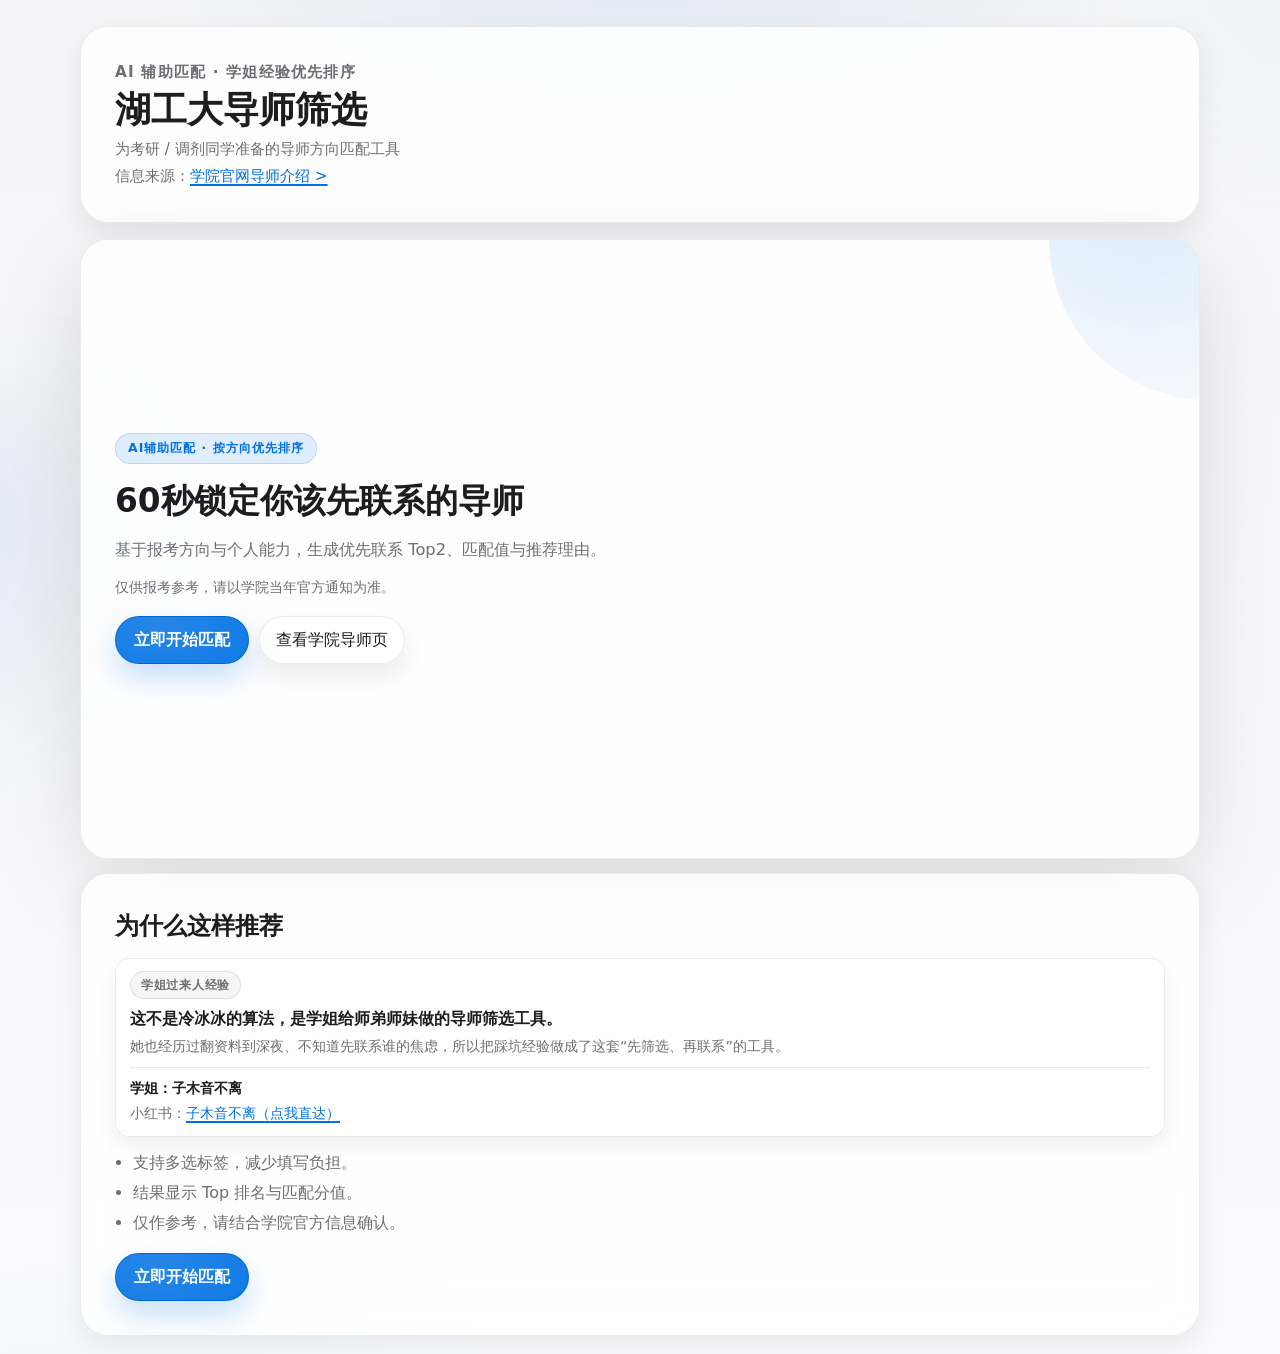
==== commit f059597b: "首屏改为专业Hero并下移故事到第二屏" ====
--- a/docs/index.html
+++ b/docs/index.html
@@ -30,10 +30,19 @@
   </header>
 
   <section class="launch-screen" id="launchScreen" aria-label="启动页">
-    <div class="launch-card">
-      <p class="launch-badge">学姐经验 + AI 匹配</p>
-      <h2>60秒锁定高匹配导师，联系谁一眼明了</h2>
-      <p class="launch-sub">输入方向与技能，系统立即给出优先联系顺序和匹配分值。</p>
+    <div class="launch-card launch-hero-card">
+      <p class="launch-badge">AI辅助匹配 · 按方向优先排序</p>
+      <h2>60秒锁定你该先联系的导师</h2>
+      <p class="launch-sub">基于报考方向与个人能力，生成优先联系 Top2、匹配值与推荐理由。</p>
+      <p class="launch-note">仅供报考参考，请以学院当年官方通知为准。</p>
+      <div class="cover-actions">
+        <button type="button" class="cover-btn" id="startAppBtn">立即开始匹配</button>
+        <a class="ghost-btn launch-source-link" href="https://art.hut.edu.cn/ljyjx.htm" target="_blank" rel="noopener">查看学院导师页</a>
+      </div>
+    </div>
+
+    <section class="launch-trust" aria-label="为什么这样推荐">
+      <h3>为什么这样推荐</h3>
       <section class="senior-story-strip" aria-label="学姐故事">
         <p class="story-tag">学姐过来人经验</p>
         <p class="story-short">这不是冷冰冰的算法，是学姐给师弟师妹做的导师筛选工具。</p>
@@ -51,10 +60,9 @@
         <li>仅作参考，请结合学院官方信息确认。</li>
       </ul>
       <div class="cover-actions">
-        <button type="button" class="cover-btn" id="startAppBtn">立即开始</button>
-        <a class="ghost-btn launch-source-link" href="https://art.hut.edu.cn/ljyjx.htm" target="_blank" rel="noopener">查看学院导师页</a>
-      </div>
-    </div>
+        <button type="button" class="cover-btn" id="startAppBtn2">立即开始匹配</button>
+      </div>
+    </section>
   </section>
 
   <main class="app-shell flow-mode app-hidden" id="appMain">
--- a/docs/styles.css
+++ b/docs/styles.css
@@ -211,6 +211,8 @@
 }
 
 .launch-screen {
+  display: grid;
+  gap: 14px;
   margin-bottom: 18px;
 }
 
@@ -226,6 +228,12 @@
   display: grid;
   gap: 16px;
   animation: panel-rise 0.5s ease;
+}
+
+.launch-hero-card {
+  min-height: min(88vh, 620px);
+  align-content: center;
+  gap: 18px;
 }
 
 .launch-card::after {
@@ -264,8 +272,38 @@
 
 .launch-sub {
   margin: 0;
-  max-width: 60ch;
-  color: var(--ink-soft);
+  max-width: 56ch;
+  color: var(--ink-soft);
+  font-size: 1.02rem;
+}
+
+.launch-note {
+  margin: -4px 0 0;
+  color: var(--ink-soft);
+  font-size: 0.88rem;
+}
+
+.launch-trust {
+  position: relative;
+  border: 1px solid var(--line);
+  border-radius: var(--radius-xl);
+  padding: var(--shell-pad);
+  background: var(--surface);
+  backdrop-filter: saturate(180%) blur(18px);
+  box-shadow: var(--shadow-card);
+  display: grid;
+  gap: 14px;
+}
+
+.launch-trust h3 {
+  margin: 0;
+  font-family: var(--display-font);
+  font-size: clamp(1.16rem, 2.3vw, 1.52rem);
+  font-weight: 800;
+}
+
+.launch-trust .cover-actions {
+  margin-top: 4px;
 }
 
 .senior-story-strip {
@@ -1650,6 +1688,15 @@
     border-radius: 24px;
   }
 
+  .launch-hero-card {
+    min-height: min(74vh, 560px);
+  }
+
+  .launch-trust {
+    padding: 18px 16px;
+    border-radius: 24px;
+  }
+
   .eyebrow {
     font-size: 0.78rem;
     letter-spacing: 0.06em;
@@ -1681,10 +1728,18 @@
 
   .launch-card h2 {
     max-width: none;
-    font-size: clamp(1.02rem, 5.1vw, 1.34rem);
+    font-size: clamp(1.28rem, 7vw, 1.66rem);
     white-space: normal;
-    line-height: 1.28;
+    line-height: 1.22;
     overflow-wrap: anywhere;
+  }
+
+  .launch-sub {
+    font-size: 0.94rem;
+  }
+
+  .launch-note {
+    font-size: 0.82rem;
   }
 
   .result-head {
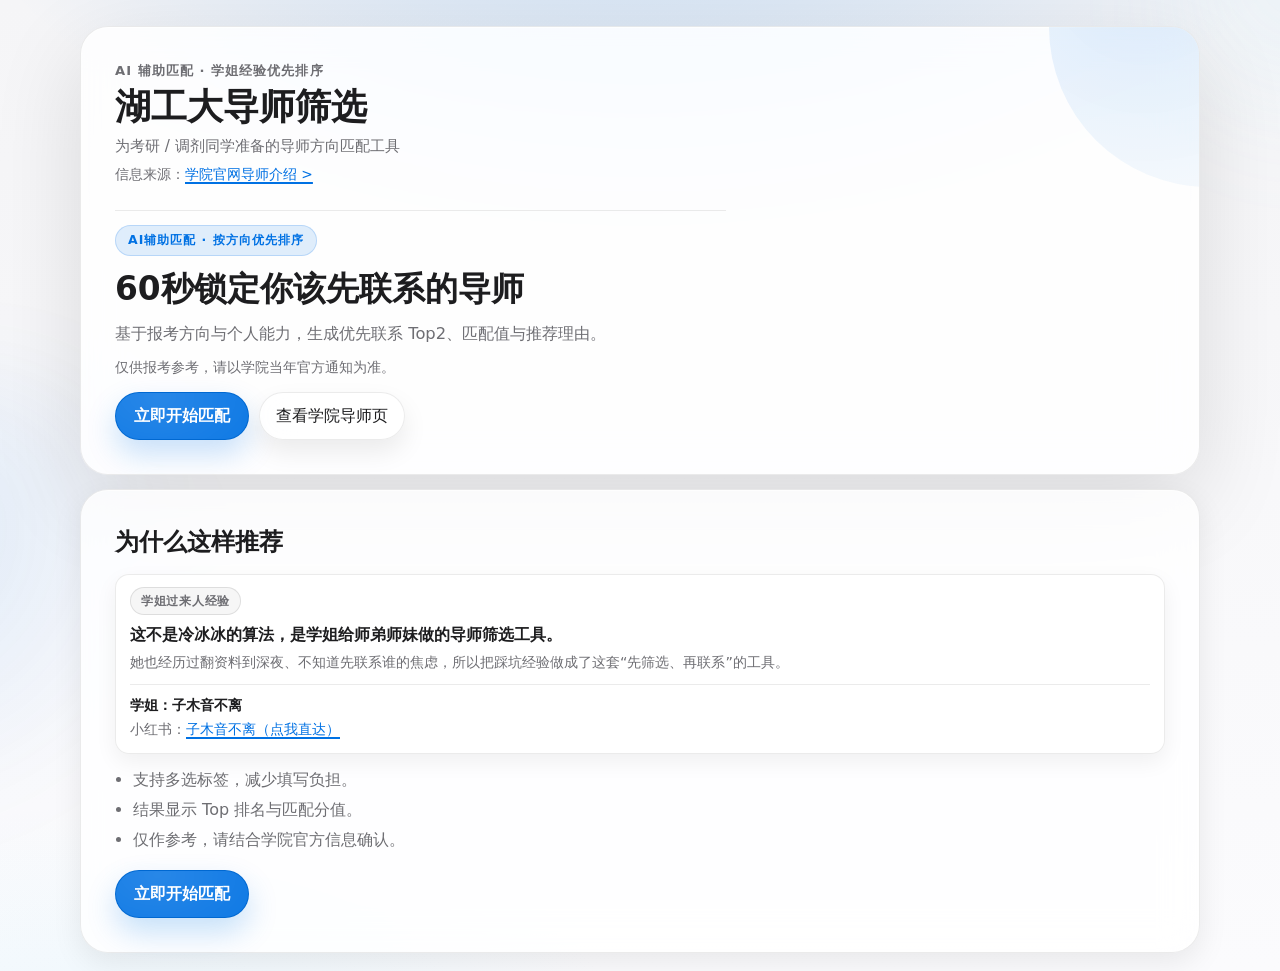
==== commit 3b79cd06: "头图并入Hero并移除首屏留白" ====
--- a/docs/index.html
+++ b/docs/index.html
@@ -16,21 +16,14 @@
     <span class="ambient-grid"></span>
   </div>
 
-  <header class="site-header">
-    <div class="site-brand">
-      <div class="brand-row">
-        <div class="brand-copy">
-          <p class="eyebrow">AI 辅助匹配 · 学姐经验优先排序</p>
-          <h1>湖工大导师筛选</h1>
-          <p>为考研 / 调剂同学准备的导师方向匹配工具</p>
-          <p class="header-note">信息来源：<a href="https://art.hut.edu.cn/ljyjx.htm" target="_blank" rel="noopener">学院官网导师介绍 &gt;</a></p>
-        </div>
-      </div>
-    </div>
-  </header>
-
   <section class="launch-screen" id="launchScreen" aria-label="启动页">
     <div class="launch-card launch-hero-card">
+      <div class="hero-top">
+        <p class="eyebrow">AI 辅助匹配 · 学姐经验优先排序</p>
+        <h1 class="hero-title">湖工大导师筛选</h1>
+        <p class="hero-brief">为考研 / 调剂同学准备的导师方向匹配工具</p>
+        <p class="header-note">信息来源：<a href="https://art.hut.edu.cn/ljyjx.htm" target="_blank" rel="noopener">学院官网导师介绍 &gt;</a></p>
+      </div>
       <p class="launch-badge">AI辅助匹配 · 按方向优先排序</p>
       <h2>60秒锁定你该先联系的导师</h2>
       <p class="launch-sub">基于报考方向与个人能力，生成优先联系 Top2、匹配值与推荐理由。</p>
--- a/docs/styles.css
+++ b/docs/styles.css
@@ -213,6 +213,7 @@
 .launch-screen {
   display: grid;
   gap: 14px;
+  margin-top: 26px;
   margin-bottom: 18px;
 }
 
@@ -231,9 +232,31 @@
 }
 
 .launch-hero-card {
-  min-height: min(88vh, 620px);
-  align-content: center;
-  gap: 18px;
+  min-height: 0;
+  align-content: start;
+  gap: 14px;
+}
+
+.hero-top {
+  display: grid;
+  gap: 4px;
+  max-width: 60ch;
+  padding-bottom: 12px;
+  border-bottom: 1px solid var(--line);
+}
+
+.hero-title {
+  margin: 2px 0 4px;
+  font-family: var(--display-font);
+  font-size: clamp(1.56rem, 3.2vw, 2.28rem);
+  line-height: 1.1;
+  font-weight: 800;
+}
+
+.hero-brief {
+  margin: 0;
+  color: var(--ink-soft);
+  font-size: 0.95rem;
 }
 
 .launch-card::after {
@@ -1688,10 +1711,6 @@
     border-radius: 24px;
   }
 
-  .launch-hero-card {
-    min-height: min(74vh, 560px);
-  }
-
   .launch-trust {
     padding: 18px 16px;
     border-radius: 24px;
@@ -1702,7 +1721,7 @@
     letter-spacing: 0.06em;
   }
 
-  .site-header h1 {
+  .hero-title {
     font-size: clamp(1.32rem, 6.9vw, 1.78rem);
     line-height: 1.16;
   }
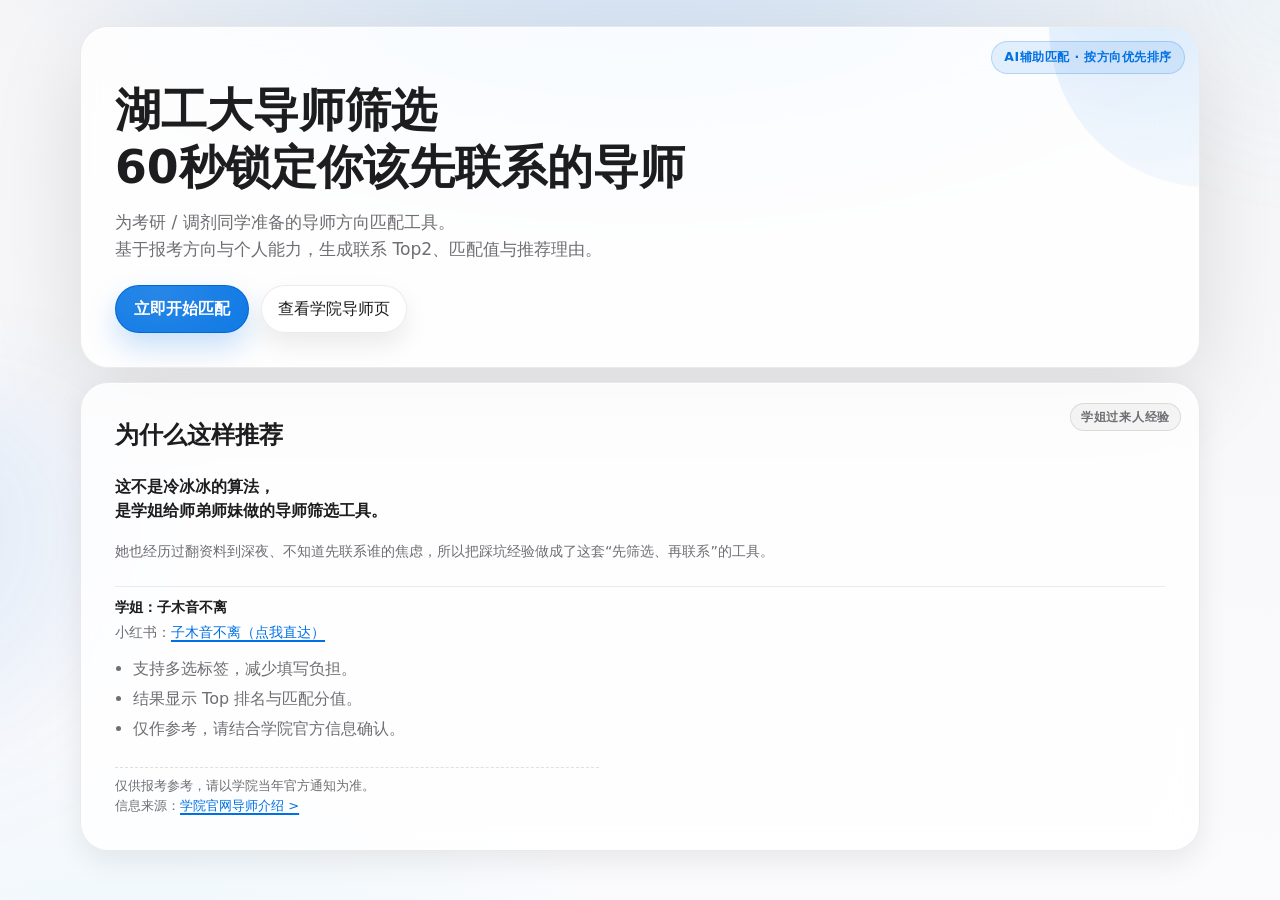
==== commit 7153dae5: "Refine launch screen typography and single-card layout" ====
--- a/docs/index.html
+++ b/docs/index.html
@@ -18,16 +18,9 @@
 
   <section class="launch-screen" id="launchScreen" aria-label="启动页">
     <div class="launch-card launch-hero-card">
-      <div class="hero-top">
-        <p class="eyebrow">AI 辅助匹配 · 学姐经验优先排序</p>
-        <h1 class="hero-title">湖工大导师筛选</h1>
-        <p class="hero-brief">为考研 / 调剂同学准备的导师方向匹配工具</p>
-        <p class="header-note">信息来源：<a href="https://art.hut.edu.cn/ljyjx.htm" target="_blank" rel="noopener">学院官网导师介绍 &gt;</a></p>
-      </div>
-      <p class="launch-badge">AI辅助匹配 · 按方向优先排序</p>
-      <h2>60秒锁定你该先联系的导师</h2>
-      <p class="launch-sub">基于报考方向与个人能力，生成优先联系 Top2、匹配值与推荐理由。</p>
-      <p class="launch-note">仅供报考参考，请以学院当年官方通知为准。</p>
+      <p class="hero-corner-badge">AI辅助匹配 · 按方向优先排序</p>
+      <h1 class="hero-title">湖工大导师筛选<br><span>60秒锁定你该先联系的导师</span></h1>
+      <p class="hero-support">为考研 / 调剂同学准备的导师方向匹配工具。<br>基于报考方向与个人能力，生成联系 Top2、匹配值与推荐理由。</p>
       <div class="cover-actions">
         <button type="button" class="cover-btn" id="startAppBtn">立即开始匹配</button>
         <a class="ghost-btn launch-source-link" href="https://art.hut.edu.cn/ljyjx.htm" target="_blank" rel="noopener">查看学院导师页</a>
@@ -36,25 +29,21 @@
 
     <section class="launch-trust" aria-label="为什么这样推荐">
       <h3>为什么这样推荐</h3>
-      <section class="senior-story-strip" aria-label="学姐故事">
-        <p class="story-tag">学姐过来人经验</p>
-        <p class="story-short">这不是冷冰冰的算法，是学姐给师弟师妹做的导师筛选工具。</p>
-        <p class="story-long">她也经历过翻资料到深夜、不知道先联系谁的焦虑，所以把踩坑经验做成了这套“先筛选、再联系”的工具。</p>
-        <div class="story-follow">
-          <div>
-            <p class="story-author">学姐：子木音不离</p>
-            <p class="story-handle">小红书：<a href="https://xhslink.com/m/92nbiGWmQvj" target="_blank" rel="noopener">子木音不离（点我直达）</a></p>
-          </div>
-        </div>
-      </section>
+      <p class="story-tag">学姐过来人经验</p>
+      <p class="story-short">这不是冷冰冰的算法，<br>是学姐给师弟师妹做的导师筛选工具。</p>
+      <p class="story-long">她也经历过翻资料到深夜、不知道先联系谁的焦虑，所以把踩坑经验做成了这套“先筛选、再联系”的工具。</p>
+      <div class="story-follow">
+        <div>
+          <p class="story-author">学姐：子木音不离</p>
+          <p class="story-handle">小红书：<a href="https://xhslink.com/m/92nbiGWmQvj" target="_blank" rel="noopener">子木音不离（点我直达）</a></p>
+        </div>
+      </div>
       <ul class="launch-points">
         <li>支持多选标签，减少填写负担。</li>
         <li>结果显示 Top 排名与匹配分值。</li>
         <li>仅作参考，请结合学院官方信息确认。</li>
       </ul>
-      <div class="cover-actions">
-        <button type="button" class="cover-btn" id="startAppBtn2">立即开始匹配</button>
-      </div>
+      <p class="hero-meta launch-meta-note">仅供报考参考，请以学院当年官方通知为准。<br>信息来源：<a href="https://art.hut.edu.cn/ljyjx.htm" target="_blank" rel="noopener">学院官网导师介绍 &gt;</a></p>
     </section>
   </section>
 
--- a/docs/styles.css
+++ b/docs/styles.css
@@ -234,29 +234,71 @@
 .launch-hero-card {
   min-height: 0;
   align-content: start;
-  gap: 14px;
-}
-
-.hero-top {
-  display: grid;
-  gap: 4px;
-  max-width: 60ch;
-  padding-bottom: 12px;
-  border-bottom: 1px solid var(--line);
+  gap: 15px;
+  padding-top: calc(var(--shell-pad) + 24px);
 }
 
 .hero-title {
-  margin: 2px 0 4px;
+  margin: 0;
+  max-width: none;
   font-family: var(--display-font);
-  font-size: clamp(1.56rem, 3.2vw, 2.28rem);
-  line-height: 1.1;
+  font-size: clamp(1.86rem, 4.1vw, 2.86rem);
+  line-height: 1.12;
   font-weight: 800;
 }
 
-.hero-brief {
-  margin: 0;
-  color: var(--ink-soft);
-  font-size: 0.95rem;
+.hero-title span {
+  display: block;
+  margin-top: 6px;
+  font-size: inherit;
+  line-height: inherit;
+  white-space: nowrap;
+}
+
+.hero-corner-badge {
+  position: absolute;
+  top: 14px;
+  right: 14px;
+  margin: 0;
+  width: fit-content;
+  max-width: min(70vw, 320px);
+  padding: 6px 12px;
+  border-radius: 999px;
+  border: 1px solid rgba(0, 113, 227, 0.22);
+  background: rgba(0, 113, 227, 0.1);
+  color: var(--accent);
+  font-family: var(--body-font);
+  font-size: 0.78rem;
+  font-weight: 700;
+  letter-spacing: 0.04em;
+}
+
+.hero-support {
+  margin: 0;
+  max-width: 58ch;
+  color: var(--ink-soft);
+  font-size: 1.07rem;
+  line-height: 1.62;
+}
+
+.hero-meta {
+  margin: 6px 0 0;
+  max-width: 58ch;
+  color: var(--ink-soft);
+  font-size: 0.82rem;
+  line-height: 1.52;
+  padding-top: 8px;
+  border-top: 1px dashed rgba(0, 0, 0, 0.12);
+}
+
+.hero-meta a {
+  color: var(--accent);
+  text-underline-offset: 3px;
+  text-decoration-thickness: 1.5px;
+}
+
+.launch-meta-note {
+  margin-top: 12px;
 }
 
 .launch-card::after {
@@ -270,42 +312,6 @@
   background: radial-gradient(circle at 30% 32%, rgba(0, 113, 227, 0.14), rgba(0, 113, 227, 0));
 }
 
-.launch-badge {
-  margin: 0;
-  width: fit-content;
-  padding: 5px 12px;
-  border-radius: 999px;
-  border: 1px solid rgba(0, 113, 227, 0.18);
-  background: rgba(0, 113, 227, 0.12);
-  color: var(--accent);
-  font-family: var(--body-font);
-  font-size: 0.78rem;
-  font-weight: 600;
-  letter-spacing: 0.08em;
-}
-
-.launch-card h2 {
-  margin: 0;
-  max-width: 24ch;
-  font-family: var(--display-font);
-  font-size: clamp(1.35rem, 2.9vw, 2.05rem);
-  line-height: 1.18;
-  font-weight: 800;
-}
-
-.launch-sub {
-  margin: 0;
-  max-width: 56ch;
-  color: var(--ink-soft);
-  font-size: 1.02rem;
-}
-
-.launch-note {
-  margin: -4px 0 0;
-  color: var(--ink-soft);
-  font-size: 0.88rem;
-}
-
 .launch-trust {
   position: relative;
   border: 1px solid var(--line);
@@ -323,30 +329,15 @@
   font-family: var(--display-font);
   font-size: clamp(1.16rem, 2.3vw, 1.52rem);
   font-weight: 800;
-}
-
-.launch-trust .cover-actions {
-  margin-top: 4px;
-}
-
-.senior-story-strip {
-  position: relative;
-  z-index: 1;
-  padding: 12px 14px;
-  border-radius: 14px;
-  border: 1px solid var(--line);
-  background: rgba(255, 255, 255, 0.72);
-  box-shadow: var(--shadow-tight);
-  backdrop-filter: saturate(180%) blur(16px);
-}
-
-.senior-story-strip::before {
-  content: none;
+  padding-right: 160px;
 }
 
 .story-tag {
-  margin: 0;
-  width: fit-content;
+  position: absolute;
+  top: 20px;
+  right: 18px;
+  z-index: 2;
+  margin: 0;
   padding: 4px 10px;
   border-radius: 999px;
   border: 1px solid rgba(0, 0, 0, 0.1);
@@ -362,6 +353,7 @@
   margin: 8px 0 4px;
   color: var(--ink);
   font-weight: 700;
+  line-height: 1.45;
 }
 
 .story-long {
@@ -411,7 +403,8 @@
 .cover-actions {
   display: flex;
   flex-wrap: wrap;
-  gap: 10px;
+  gap: 12px;
+  margin-top: 6px;
 }
 
 button,
@@ -1722,8 +1715,32 @@
   }
 
   .hero-title {
-    font-size: clamp(1.32rem, 6.9vw, 1.78rem);
+    font-size: clamp(1.22rem, 5.8vw, 1.56rem);
     line-height: 1.16;
+  }
+
+  .hero-title span {
+    margin-top: 4px;
+    font-size: inherit;
+    white-space: nowrap;
+  }
+
+  .hero-corner-badge {
+    top: 12px;
+    right: 12px;
+    max-width: 70vw;
+    font-size: 0.72rem;
+    padding: 5px 10px;
+  }
+
+  .launch-trust h3 {
+    padding-right: 140px;
+  }
+
+  .story-tag {
+    top: 16px;
+    right: 12px;
+    font-size: 0.72rem;
   }
 
   .panel {
@@ -1745,20 +1762,19 @@
     align-items: stretch;
   }
 
-  .launch-card h2 {
-    max-width: none;
-    font-size: clamp(1.28rem, 7vw, 1.66rem);
-    white-space: normal;
-    line-height: 1.22;
-    overflow-wrap: anywhere;
-  }
-
-  .launch-sub {
-    font-size: 0.94rem;
-  }
-
-  .launch-note {
-    font-size: 0.82rem;
+  .hero-support {
+    font-size: 1rem;
+    line-height: 1.5;
+  }
+
+  .hero-meta {
+    margin-top: 10px;
+    font-size: 0.8rem;
+    line-height: 1.48;
+  }
+
+  .launch-meta-note {
+    margin-top: 14px;
   }
 
   .result-head {
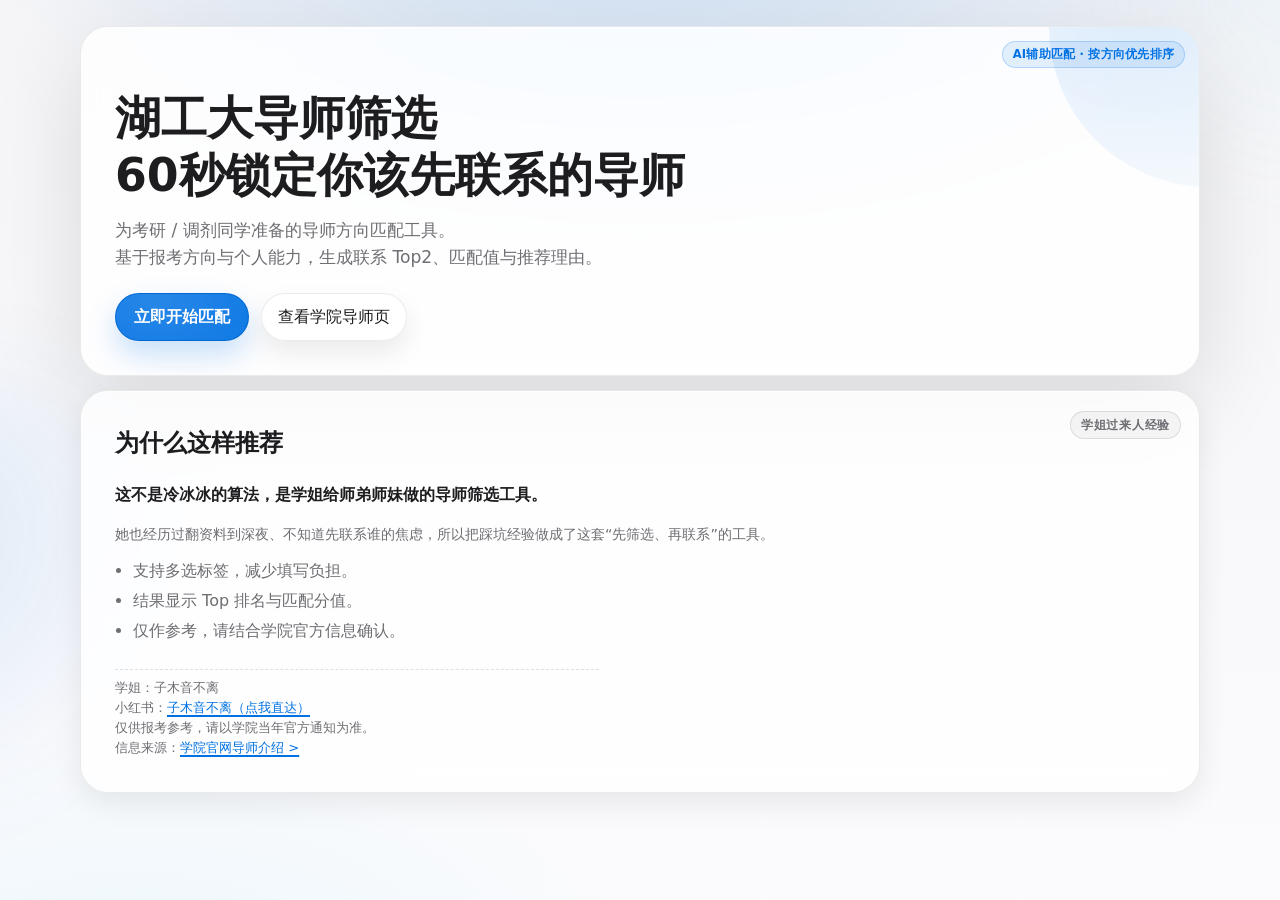
==== commit 9fd0fe05: "Polish launch hero spacing and merge note block" ====
--- a/docs/index.html
+++ b/docs/index.html
@@ -30,20 +30,14 @@
     <section class="launch-trust" aria-label="为什么这样推荐">
       <h3>为什么这样推荐</h3>
       <p class="story-tag">学姐过来人经验</p>
-      <p class="story-short">这不是冷冰冰的算法，<br>是学姐给师弟师妹做的导师筛选工具。</p>
+      <p class="story-short">这不是冷冰冰的算法，是学姐给师弟师妹做的导师筛选工具。</p>
       <p class="story-long">她也经历过翻资料到深夜、不知道先联系谁的焦虑，所以把踩坑经验做成了这套“先筛选、再联系”的工具。</p>
-      <div class="story-follow">
-        <div>
-          <p class="story-author">学姐：子木音不离</p>
-          <p class="story-handle">小红书：<a href="https://xhslink.com/m/92nbiGWmQvj" target="_blank" rel="noopener">子木音不离（点我直达）</a></p>
-        </div>
-      </div>
       <ul class="launch-points">
         <li>支持多选标签，减少填写负担。</li>
         <li>结果显示 Top 排名与匹配分值。</li>
         <li>仅作参考，请结合学院官方信息确认。</li>
       </ul>
-      <p class="hero-meta launch-meta-note">仅供报考参考，请以学院当年官方通知为准。<br>信息来源：<a href="https://art.hut.edu.cn/ljyjx.htm" target="_blank" rel="noopener">学院官网导师介绍 &gt;</a></p>
+      <p class="hero-meta launch-meta-note">学姐：子木音不离<br>小红书：<a href="https://xhslink.com/m/92nbiGWmQvj" target="_blank" rel="noopener">子木音不离（点我直达）</a><br>仅供报考参考，请以学院当年官方通知为准。<br>信息来源：<a href="https://art.hut.edu.cn/ljyjx.htm" target="_blank" rel="noopener">学院官网导师介绍 &gt;</a></p>
     </section>
   </section>
 
--- a/docs/styles.css
+++ b/docs/styles.css
@@ -235,7 +235,7 @@
   min-height: 0;
   align-content: start;
   gap: 15px;
-  padding-top: calc(var(--shell-pad) + 24px);
+  padding-top: calc(var(--shell-pad) + 32px);
 }
 
 .hero-title {
@@ -261,16 +261,16 @@
   right: 14px;
   margin: 0;
   width: fit-content;
-  max-width: min(70vw, 320px);
-  padding: 6px 12px;
+  max-width: min(62vw, 280px);
+  padding: 4px 10px;
   border-radius: 999px;
   border: 1px solid rgba(0, 113, 227, 0.22);
   background: rgba(0, 113, 227, 0.1);
   color: var(--accent);
   font-family: var(--body-font);
-  font-size: 0.78rem;
+  font-size: 0.72rem;
   font-weight: 700;
-  letter-spacing: 0.04em;
+  letter-spacing: 0.02em;
 }
 
 .hero-support {
@@ -350,7 +350,7 @@
 }
 
 .story-short {
-  margin: 8px 0 4px;
+  margin: 8px 0 2px;
   color: var(--ink);
   font-weight: 700;
   line-height: 1.45;
@@ -1704,6 +1704,10 @@
     border-radius: 24px;
   }
 
+  .launch-hero-card {
+    padding-top: 52px;
+  }
+
   .launch-trust {
     padding: 18px 16px;
     border-radius: 24px;
@@ -1726,11 +1730,11 @@
   }
 
   .hero-corner-badge {
-    top: 12px;
+    top: 10px;
     right: 12px;
-    max-width: 70vw;
-    font-size: 0.72rem;
-    padding: 5px 10px;
+    max-width: 58vw;
+    font-size: 0.64rem;
+    padding: 4px 8px;
   }
 
   .launch-trust h3 {
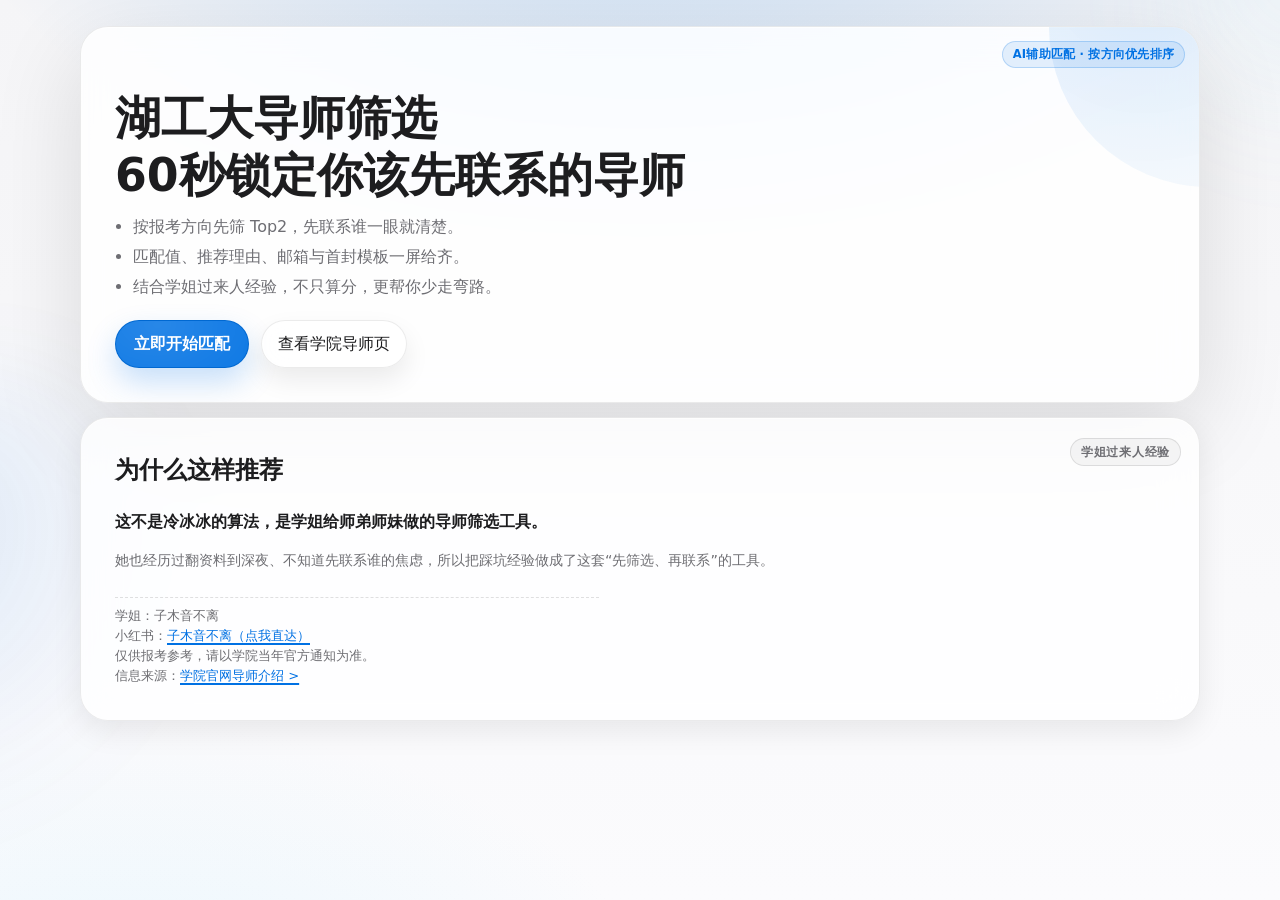
==== commit 9f7e5528: "Refine launch bullets and remove duplicate intro copy" ====
--- a/docs/index.html
+++ b/docs/index.html
@@ -20,7 +20,11 @@
     <div class="launch-card launch-hero-card">
       <p class="hero-corner-badge">AI辅助匹配 · 按方向优先排序</p>
       <h1 class="hero-title">湖工大导师筛选<br><span>60秒锁定你该先联系的导师</span></h1>
-      <p class="hero-support">为考研 / 调剂同学准备的导师方向匹配工具。<br>基于报考方向与个人能力，生成联系 Top2、匹配值与推荐理由。</p>
+      <ul class="launch-points">
+        <li>按报考方向先筛 Top2，先联系谁一眼就清楚。</li>
+        <li>匹配值、推荐理由、邮箱与首封模板一屏给齐。</li>
+        <li>结合学姐过来人经验，不只算分，更帮你少走弯路。</li>
+      </ul>
       <div class="cover-actions">
         <button type="button" class="cover-btn" id="startAppBtn">立即开始匹配</button>
         <a class="ghost-btn launch-source-link" href="https://art.hut.edu.cn/ljyjx.htm" target="_blank" rel="noopener">查看学院导师页</a>
@@ -32,11 +36,6 @@
       <p class="story-tag">学姐过来人经验</p>
       <p class="story-short">这不是冷冰冰的算法，是学姐给师弟师妹做的导师筛选工具。</p>
       <p class="story-long">她也经历过翻资料到深夜、不知道先联系谁的焦虑，所以把踩坑经验做成了这套“先筛选、再联系”的工具。</p>
-      <ul class="launch-points">
-        <li>支持多选标签，减少填写负担。</li>
-        <li>结果显示 Top 排名与匹配分值。</li>
-        <li>仅作参考，请结合学院官方信息确认。</li>
-      </ul>
       <p class="hero-meta launch-meta-note">学姐：子木音不离<br>小红书：<a href="https://xhslink.com/m/92nbiGWmQvj" target="_blank" rel="noopener">子木音不离（点我直达）</a><br>仅供报考参考，请以学院当年官方通知为准。<br>信息来源：<a href="https://art.hut.edu.cn/ljyjx.htm" target="_blank" rel="noopener">学院官网导师介绍 &gt;</a></p>
     </section>
   </section>
--- a/docs/styles.css
+++ b/docs/styles.css
@@ -273,14 +273,6 @@
   letter-spacing: 0.02em;
 }
 
-.hero-support {
-  margin: 0;
-  max-width: 58ch;
-  color: var(--ink-soft);
-  font-size: 1.07rem;
-  line-height: 1.62;
-}
-
 .hero-meta {
   margin: 6px 0 0;
   max-width: 58ch;
@@ -398,6 +390,10 @@
   color: var(--ink-soft);
   display: grid;
   gap: 6px;
+}
+
+.launch-hero-card .launch-points {
+  margin-top: -2px;
 }
 
 .cover-actions {
@@ -1766,11 +1762,6 @@
     align-items: stretch;
   }
 
-  .hero-support {
-    font-size: 1rem;
-    line-height: 1.5;
-  }
-
   .hero-meta {
     margin-top: 10px;
     font-size: 0.8rem;
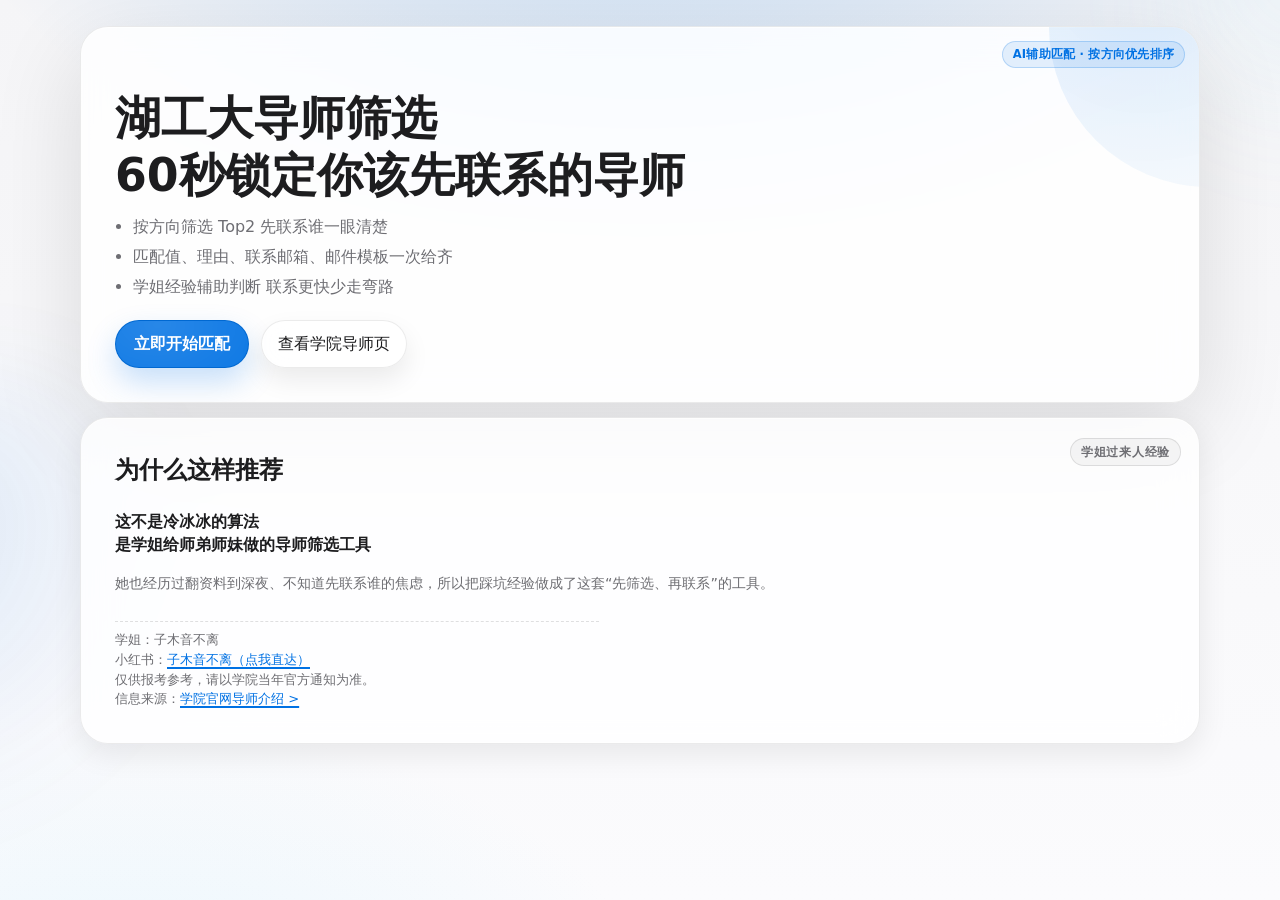
==== commit 8f8d90ff: "Tune mobile hero copy and typography" ====
--- a/docs/index.html
+++ b/docs/index.html
@@ -21,9 +21,9 @@
       <p class="hero-corner-badge">AI辅助匹配 · 按方向优先排序</p>
       <h1 class="hero-title">湖工大导师筛选<br><span>60秒锁定你该先联系的导师</span></h1>
       <ul class="launch-points">
-        <li>按报考方向先筛 Top2，先联系谁一眼就清楚。</li>
-        <li>匹配值、推荐理由、邮箱与首封模板一屏给齐。</li>
-        <li>结合学姐过来人经验，不只算分，更帮你少走弯路。</li>
+        <li>按方向筛选 Top2 先联系谁一眼清楚</li>
+        <li>匹配值、理由、联系邮箱、邮件模板一次给齐</li>
+        <li>学姐经验辅助判断 联系更快少走弯路</li>
       </ul>
       <div class="cover-actions">
         <button type="button" class="cover-btn" id="startAppBtn">立即开始匹配</button>
@@ -34,7 +34,7 @@
     <section class="launch-trust" aria-label="为什么这样推荐">
       <h3>为什么这样推荐</h3>
       <p class="story-tag">学姐过来人经验</p>
-      <p class="story-short">这不是冷冰冰的算法，是学姐给师弟师妹做的导师筛选工具。</p>
+      <p class="story-short">这不是冷冰冰的算法<br>是学姐给师弟师妹做的导师筛选工具</p>
       <p class="story-long">她也经历过翻资料到深夜、不知道先联系谁的焦虑，所以把踩坑经验做成了这套“先筛选、再联系”的工具。</p>
       <p class="hero-meta launch-meta-note">学姐：子木音不离<br>小红书：<a href="https://xhslink.com/m/92nbiGWmQvj" target="_blank" rel="noopener">子木音不离（点我直达）</a><br>仅供报考参考，请以学院当年官方通知为准。<br>信息来源：<a href="https://art.hut.edu.cn/ljyjx.htm" target="_blank" rel="noopener">学院官网导师介绍 &gt;</a></p>
     </section>
--- a/docs/styles.css
+++ b/docs/styles.css
@@ -1715,8 +1715,8 @@
   }
 
   .hero-title {
-    font-size: clamp(1.22rem, 5.8vw, 1.56rem);
-    line-height: 1.16;
+    font-size: clamp(1.34rem, 6.6vw, 1.72rem);
+    line-height: 1.14;
   }
 
   .hero-title span {
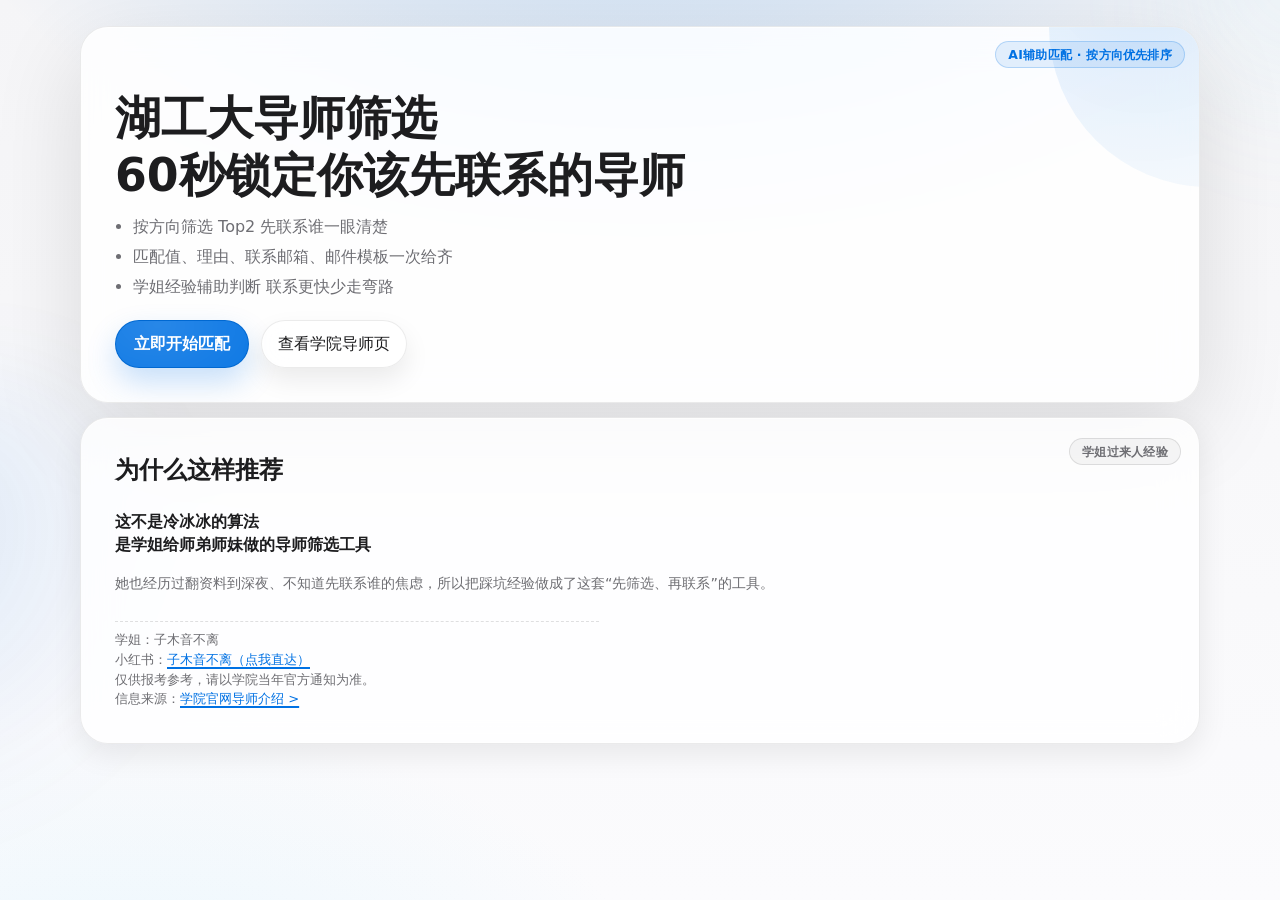
==== commit 50eff7e2: "Shorten analysis hints and keep hint single-line" ====
--- a/docs/index.html
+++ b/docs/index.html
@@ -225,7 +225,7 @@
       <div class="analysis-progress" aria-hidden="true">
         <span id="analysisProgressBar"></span>
       </div>
-      <p class="analysis-hint" id="analysisHintText">过来人提示：先联系、先沟通、再精筛，比一直纠结更有效。</p>
+      <p class="analysis-hint" id="analysisHintText">先看主页再写首封 命中更高</p>
     </div>
   </section>
 
--- a/docs/styles.css
+++ b/docs/styles.css
@@ -255,22 +255,29 @@
   white-space: nowrap;
 }
 
+.hero-corner-badge,
+.story-tag {
+  margin: 0;
+  width: fit-content;
+  padding: 5px 12px;
+  border-radius: 999px;
+  border-width: 1px;
+  border-style: solid;
+  font-family: var(--body-font);
+  font-size: 0.78rem;
+  font-weight: 700;
+  letter-spacing: 0.02em;
+  line-height: 1.22;
+}
+
 .hero-corner-badge {
   position: absolute;
   top: 14px;
   right: 14px;
-  margin: 0;
-  width: fit-content;
   max-width: min(62vw, 280px);
-  padding: 4px 10px;
-  border-radius: 999px;
   border: 1px solid rgba(0, 113, 227, 0.22);
   background: rgba(0, 113, 227, 0.1);
   color: var(--accent);
-  font-family: var(--body-font);
-  font-size: 0.72rem;
-  font-weight: 700;
-  letter-spacing: 0.02em;
 }
 
 .hero-meta {
@@ -329,16 +336,9 @@
   top: 20px;
   right: 18px;
   z-index: 2;
-  margin: 0;
-  padding: 4px 10px;
-  border-radius: 999px;
   border: 1px solid rgba(0, 0, 0, 0.1);
   background: rgba(0, 0, 0, 0.035);
   color: var(--ink-soft);
-  font-family: var(--body-font);
-  font-size: 0.75rem;
-  font-weight: 600;
-  letter-spacing: 0.06em;
 }
 
 .story-short {
@@ -1504,6 +1504,7 @@
   margin: 10px 0 0;
   color: var(--ink-soft);
   font-size: 0.9rem;
+  white-space: nowrap;
 }
 
 .app-toast-layer {
@@ -1729,8 +1730,6 @@
     top: 10px;
     right: 12px;
     max-width: 58vw;
-    font-size: 0.64rem;
-    padding: 4px 8px;
   }
 
   .launch-trust h3 {
@@ -1740,7 +1739,13 @@
   .story-tag {
     top: 16px;
     right: 12px;
-    font-size: 0.72rem;
+  }
+
+  .hero-corner-badge,
+  .story-tag {
+    font-size: 0.7rem;
+    padding: 5px 10px;
+    letter-spacing: 0.01em;
   }
 
   .panel {
